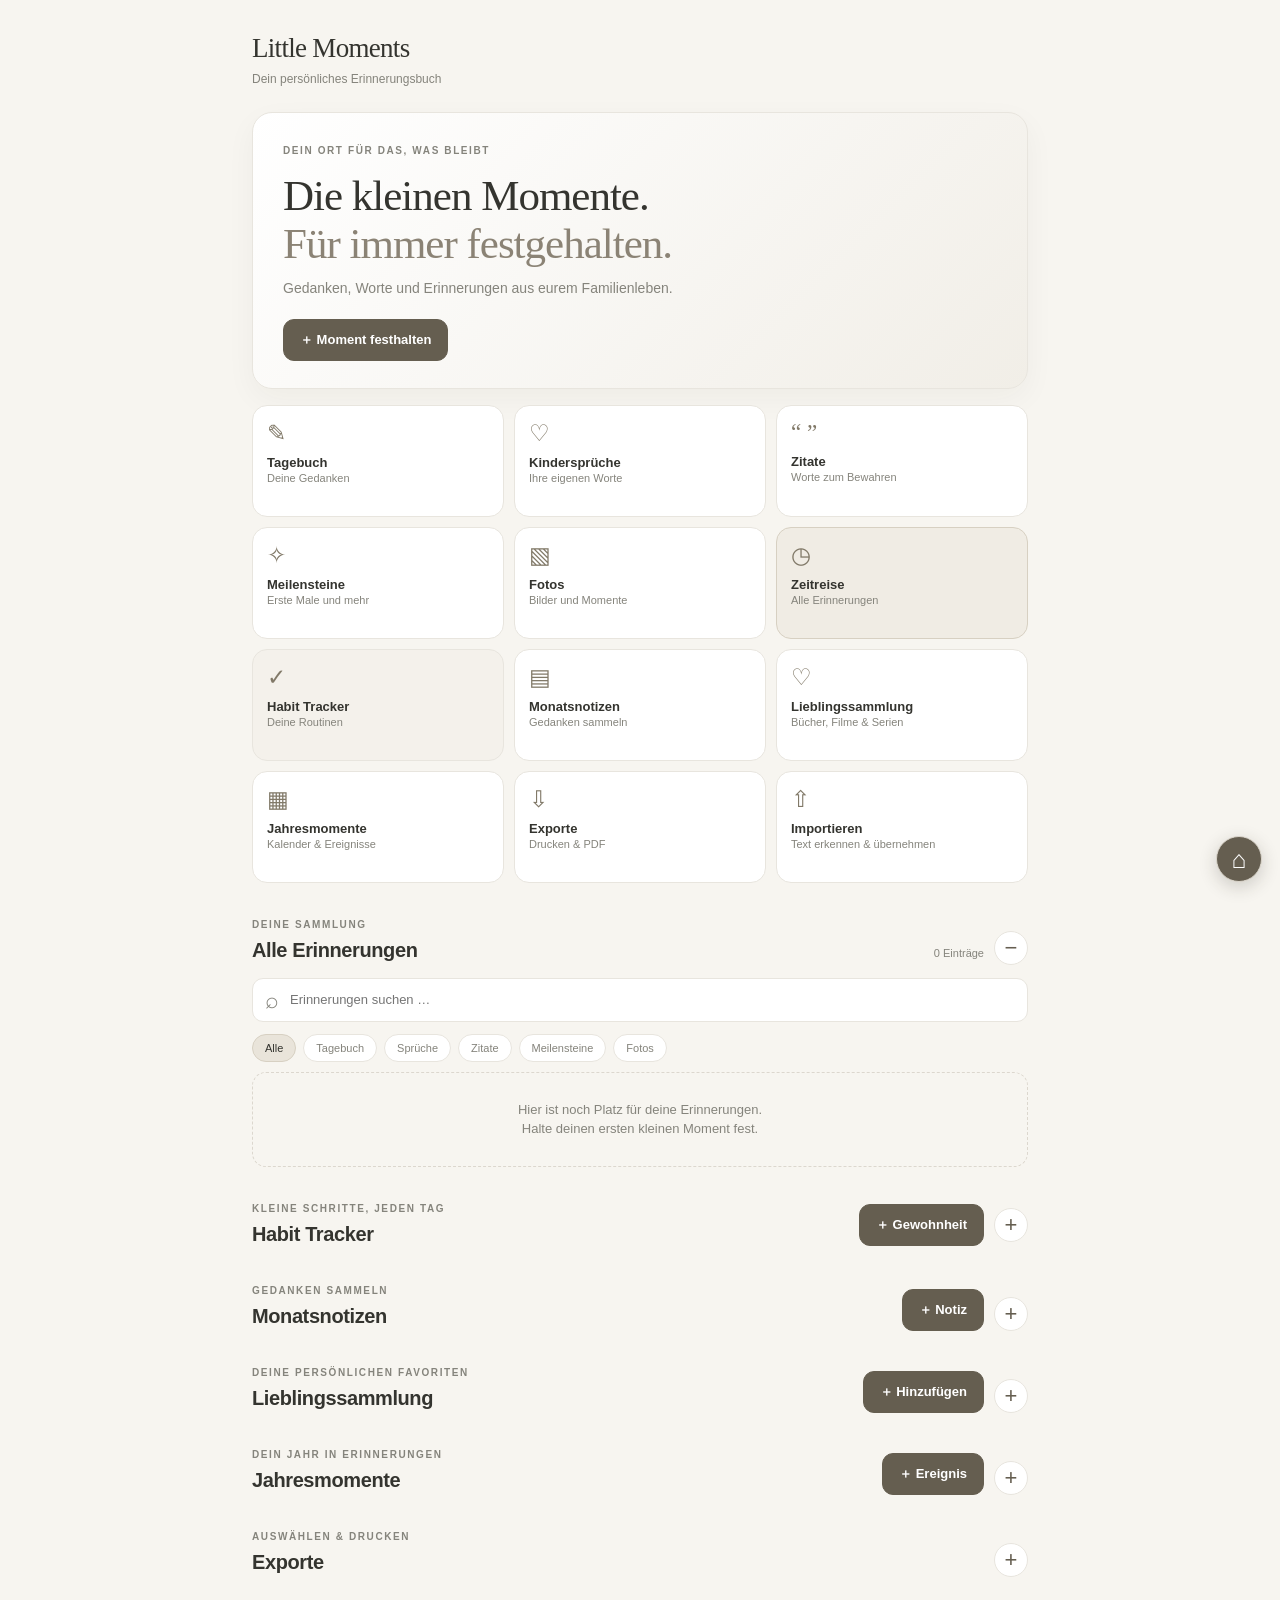
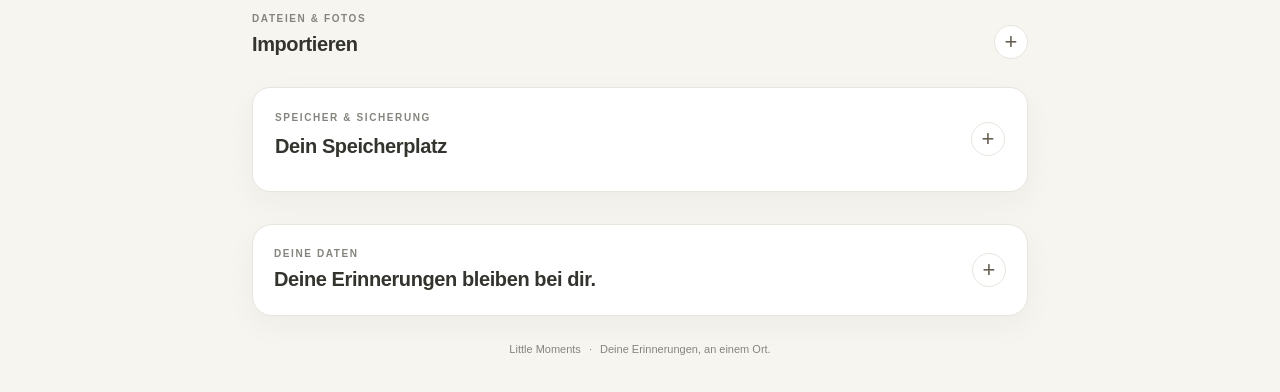
==== index.html @ 8e23fe00 "Add files via upload" ====
<!doctype html>
<html lang="de">
<head>
  <meta charset="utf-8">
  <meta name="viewport" content="width=device-width, initial-scale=1, viewport-fit=cover">
  <meta name="theme-color" content="#f7f5f0">
  <meta name="description" content="Dein privates Erinnerungsbuch.">
  <link rel="manifest" href="manifest.webmanifest">
  <link rel="icon" href="icon.svg" type="image/svg+xml">
  <link rel="stylesheet" href="styles.css">
  <title>Little Moments</title>
</head>
<body>
  <div class="app-shell">
    <header class="topbar">
      <div>
        <div class="brand">Little Moments</div>
        <div class="tagline">Dein persönliches Erinnerungsbuch</div>
      </div>
      <button id="installBtn" class="icon-button" hidden aria-label="App installieren" title="App installieren">↓</button>
    </header>

    <main>
      <section class="welcome panel">
        <div class="eyebrow">DEIN ORT FÜR DAS, WAS BLEIBT</div>
        <h1>Die kleinen Momente.<br><span>Für immer festgehalten.</span></h1>
        <p>Gedanken, Worte und Erinnerungen aus eurem Familienleben.</p>
        <button class="primary" id="quickAdd">＋ Moment festhalten</button>
      </section>

      <section class="category-grid" aria-label="Kategorien">
        <button class="category" data-category="Tagebuch"><span class="cat-icon">✎</span><b>Tagebuch</b><small>Deine Gedanken</small></button>
        <button class="category" data-category="Kindersprüche"><span class="cat-icon">♡</span><b>Kindersprüche</b><small>Ihre eigenen Worte</small></button>
        <button class="category" data-category="Zitate"><span class="cat-icon">“ ”</span><b>Zitate</b><small>Worte zum Bewahren</small></button>
        <button class="category" data-category="Meilensteine"><span class="cat-icon">✧</span><b>Meilensteine</b><small>Erste Male und mehr</small></button>
        <button class="category" data-category="Fotos"><span class="cat-icon">▧</span><b>Fotos</b><small>Bilder und Momente</small></button>
        <button class="category" data-category="Alle"><span class="cat-icon">◷</span><b>Zeitreise</b><small>Alle Erinnerungen</small></button>
        <button class="category" data-action="tracker"><span class="cat-icon">✓</span><b>Habit Tracker</b><small>Deine Routinen</small></button>
        <button class="category" data-action="monthly"><span class="cat-icon">▤</span><b>Monatsnotizen</b><small>Gedanken sammeln</small></button>
        <button class="category" data-action="favorites"><span class="cat-icon">♡</span><b>Lieblingssammlung</b><small>Bücher, Filme & Serien</small></button>
        <button class="category" data-action="year"><span class="cat-icon">▦</span><b>Jahresmomente</b><small>Kalender & Ereignisse</small></button>
        <button class="category" data-action="export"><span class="cat-icon">⇩</span><b>Exporte</b><small>Drucken & PDF</small></button>
        <button class="category" data-action="import"><span class="cat-icon">⇧</span><b>Importieren</b><small>Text erkennen & übernehmen</small></button>
      </section>

      <section class="memory-section" id="memorySection">
        <div class="section-heading">
          <div><div class="eyebrow">DEINE SAMMLUNG</div><h2 id="listHeading">Alle Erinnerungen</h2></div>
          <span class="count" id="entryCount">0 Einträge</span>
        </div>
        <label class="search-wrap"><span>⌕</span><input id="search" type="search" placeholder="Erinnerungen suchen …" autocomplete="off"></label>
        <div class="filter-row" id="filters">
          <button class="filter active" data-filter="Alle">Alle</button>
          <button class="filter" data-filter="Tagebuch">Tagebuch</button>
          <button class="filter" data-filter="Kindersprüche">Sprüche</button>
          <button class="filter" data-filter="Zitate">Zitate</button>
          <button class="filter" data-filter="Meilensteine">Meilensteine</button>
          <button class="filter" data-filter="Fotos">Fotos</button>
        </div>
        <div id="entries" class="entries"></div>
      </section>

      <section class="tracker-section" id="trackerSection">
        <div class="section-heading">
          <div><div class="eyebrow">KLEINE SCHRITTE, JEDEN TAG</div><h2>Habit Tracker</h2></div>
          <button class="primary" id="addHabitBtn">＋ Gewohnheit</button>
        </div>
        <div class="tracker-toolbar">
          <div><b id="trackerDayHeading">Ausgewählter Tag</b><div class="muted-small" id="todayLabel"></div></div><button class="secondary" id="trackerTodayBtn" type="button">Zu heute</button>
          <span class="count" id="habitProgress">0 / 0 erledigt</span>
        </div>
        <div id="habitList" class="habit-list"></div>
        <div class="habit-monthly-summary panel"><div class="habit-summary-heading"><h3>Monatsübersicht pro Gewohnheit</h3><span class="muted-small">Aktueller Kalendermonat</span></div><div id="habitMonthlySummary" class="habit-monthly-list"></div></div>
        <div class="calendar-panel panel">
          <div class="calendar-head"><button class="secondary small-btn" id="prevMonth" aria-label="Vorheriger Monat">‹</button><h3 id="monthTitle"></h3><button class="secondary small-btn" id="nextMonth" aria-label="Nächster Monat">›</button></div>
          <div class="calendar-grid" id="calendarGrid"></div>
          <div class="calendar-legend"><span><i class="legend-dot done-dot"></i>Mindestens eine Gewohnheit erledigt</span><span><i class="legend-dot full-dot"></i>Alle erledigt</span></div>
          <div class="day-details" id="dayDetails"></div>
        </div>
        <p class="privacy-note">Persönliche und familiäre Gewohnheiten · Fortschritt wird nur auf diesem Gerät gespeichert.</p>
      </section>

      <dialog id="habitEditor">
        <form id="habitForm" method="dialog">
          <div class="dialog-head"><div><div class="eyebrow">NEUE ROUTINE</div><h2>Gewohnheit hinzufügen</h2></div><button type="button" class="close" id="closeHabit">×</button></div>
          <label>Name der Gewohnheit<input id="habitName" maxlength="80" placeholder="Zum Beispiel gemeinsam lesen" required></label>
          <label>Bereich<select id="habitScope"><option value="Persönlich">Persönlich</option><option value="Familie">Familie</option></select></label>
          <label>Für wen? <span class="optional">(optional)</span><input id="habitPerson" maxlength="60" placeholder="Zum Beispiel Tiago, Luan oder alle"></label>
          <label>Rhythmus<select id="habitFrequency"><option value="Täglich">Täglich</option><option value="Wöchentlich">Wöchentlich</option></select></label>
          <div class="form-actions"><button type="button" class="secondary" id="cancelHabit">Abbrechen</button><button type="submit" class="primary">Speichern</button></div>
        </form>
      </dialog>

      <section class="monthly-section" id="monthlySection">
        <div class="section-heading"><div><div class="eyebrow">GEDANKEN SAMMELN</div><h2>Monatsnotizen</h2></div><button class="primary" id="addMonthlyNote">＋ Notiz</button></div>
        <div class="monthly-panel panel">
          <div class="calendar-head"><button class="secondary small-btn" id="monthlyPrev" aria-label="Vorheriger Monat">‹</button><h3 id="monthlyTitle"></h3><button class="secondary small-btn" id="monthlyNext" aria-label="Nächster Monat">›</button></div>
          <div class="person-tabs" id="monthlyPeople"><button class="person-tab active" data-person="Tiago">Tiago</button><button class="person-tab" data-person="Luan">Luan</button><button class="person-tab" data-person="Lira">Lira</button></div>
          <p class="monthly-hint" id="monthlyHint">Lose Gedanken, Beobachtungen und kleine Entwicklungen – alles darf hier Platz haben.</p>
          <div id="monthlyNotes" class="monthly-notes"></div>
        </div>
        <p class="privacy-note">Eine freie Notizsammlung pro Person und Monat. Du kannst jederzeit ergänzen, bearbeiten oder löschen.</p>
      </section>


      <section class="favorites-section" id="favoritesSection">
        <div class="section-heading"><div><div class="eyebrow">DEINE PERSÖNLICHEN FAVORITEN</div><h2>Lieblingssammlung</h2></div><button class="primary" id="addFavoriteBtn">＋ Hinzufügen</button></div>
        <div class="monthly-panel panel"><div class="filter-row" id="favoriteFilters"><button class="filter active" data-fav-filter="Alle">Alle</button><button class="filter" data-fav-filter="Buch">Bücher</button><button class="filter" data-fav-filter="Film">Filme</button><button class="filter" data-fav-filter="Serie">Serien</button><button class="filter" data-fav-filter="Sonstiges">Sonstiges</button></div><input id="favoriteSearch" class="wide-input" type="search" placeholder="Sammlung durchsuchen …"><div id="favoritesList" class="favorites-list"></div></div>
      </section>
      <section class="year-section" id="yearSection">
        <div class="section-heading"><div><div class="eyebrow">DEIN JAHR IN ERINNERUNGEN</div><h2>Jahresmomente</h2></div><button class="primary" id="addEventBtn">＋ Ereignis</button></div>
        <div class="monthly-panel panel"><div class="calendar-head"><button class="secondary small-btn" id="yearPrev">‹</button><h3 id="yearTitle"></h3><button class="secondary small-btn" id="yearNext">›</button></div><div id="yearCalendar" class="year-calendar"></div><div class="year-selection" id="yearSelection"></div><h3 class="year-events-title">Alle Ereignisse im Jahr</h3><div id="yearEvents" class="year-events"></div></div>
        <p class="privacy-note">Ereignisse können einen einzelnen Tag oder einen längeren Zeitraum umfassen. Vergangene Jahre bleiben erhalten.</p>
      </section>

      <section class="export-section" id="exportSection">
        <div class="section-heading"><div><div class="eyebrow">AUSWÄHLEN & DRUCKEN</div><h2>Exporte</h2></div></div>
        <div class="monthly-panel panel export-panel">
          <p class="monthly-hint">Wähle die Inhalte und den Zeitraum. Danach öffnet sich eine druckfertige Ansicht. Im Druckdialog kannst du auch „Als PDF speichern“ wählen.</p>
          <fieldset class="export-types"><legend>Welche Inhalte sollen enthalten sein?</legend>
            <label><input type="checkbox" name="exportType" value="Zitate" checked> Zitate</label>
            <label><input type="checkbox" name="exportType" value="Kindersprüche" checked> Kindersprüche</label>
            <label><input type="checkbox" name="exportType" value="Meilensteine" checked> Meilensteine</label>
            <label><input type="checkbox" name="exportType" value="Tagebuch" checked> Tagebucheinträge</label>
            <label><input type="checkbox" name="exportType" value="Monatsnotizen" checked> Monatsnotizen</label>
            <label><input type="checkbox" name="exportType" value="Jahresmomente" checked> Jahresmomente</label>
          </fieldset>
          <div class="export-filters">
            <label>Von <input id="exportFrom" type="date"></label>
            <label>Bis <input id="exportTo" type="date"></label>
            <label>Person <select id="exportPerson"><option value="Alle">Alle</option><option>Tiago</option><option>Luan</option><option>Lira</option></select></label>
          </div>
          <label class="export-photo-option"><input id="exportPhotos" type="checkbox" checked> Fotos in den Export aufnehmen</label>
          <button id="createPrintExport" class="primary">Druckansicht erstellen</button>
          <p class="privacy-note">Die Druckansicht wird aus den Daten auf diesem Gerät erstellt. Es wird nichts online hochgeladen.</p>
        </div>
      </section>


      <section class="import-section" id="importSection">
        <div class="section-heading"><div><div class="eyebrow">DATEIEN & FOTOS</div><h2>Importieren</h2></div></div>
        <div class="monthly-panel panel import-panel">
          <p class="monthly-hint">Wähle ein Foto, einen Screenshot, ein PDF-, Word- oder Textdokument. Der Text wird erkannt und kann vor dem Speichern bearbeitet und zugeordnet werden.</p>
          <label class="import-file-label">Datei auswählen
            <input id="memoryImportFile" type="file" accept="image/*,.pdf,.docx,.txt,.md,.rtf">
          </label>
          <p id="importStatus" class="import-status" aria-live="polite">Die Verarbeitung von Fotos und gescannten PDFs benötigt eine Internetverbindung für die OCR-Sprachdaten.</p>
          <div id="importPreview" class="import-preview" hidden>
            <label>Erkannter Text<textarea id="importText" rows="8" placeholder="Der erkannte Text erscheint hier …"></textarea></label>
            <div class="import-form-grid">
              <label>Kategorie
                <select id="importCategory">
                  <option>Tagebuch</option><option>Kindersprüche</option><option>Zitate</option><option>Meilensteine</option><option>Fotos</option>
                </select>
              </label>
              <label>Person
                <select id="importPerson">
                  <option value="">Keine Zuordnung</option><option>Tiago</option><option>Luan</option><option>Lira</option>
                </select>
              </label>
              <label>Titel <input id="importTitle" maxlength="100" placeholder="Titel der Erinnerung"></label>
              <label>Datum <input id="importDate" type="date"></label>
            </div>
            <label class="import-original-option"><input id="keepImportOriginal" type="checkbox" checked> Originalfoto bei der Erinnerung speichern (nur bei Bilddateien)</label>
            <div class="form-actions">
              <button type="button" class="secondary" id="clearImport">Verwerfen</button>
              <button type="button" class="primary" id="saveImportedMemory">Erinnerung speichern</button>
            </div>
          </div>
          <p class="privacy-note">Die Erkennung erfolgt im Browser mit Open-Source-Bibliotheken. Dateien werden nicht an einen KI-Dienst oder Server übertragen. Der erkannte Text kann Fehler enthalten – bitte vor dem Speichern prüfen.</p>
        </div>
      </section>

      <section class="storage-panel panel" id="storagePanel" aria-label="Speicherübersicht">
        <div class="eyebrow">SPEICHER & SICHERUNG</div>
        <h2>Dein Speicherplatz</h2>
        <p id="storageUsage" class="storage-usage">Speicherbelegung wird geprüft …</p>
        <div class="storage-meter"><div id="storageMeterFill"></div></div>
        <p id="lastBackupLabel" class="privacy-note">Noch kein Backup auf diesem Gerät vermerkt.</p>
      </section>

      <section class="backup-panel panel" id="backupPanel">
        <div class="backup-copy">
          <div class="eyebrow">DEINE DATEN</div>
          <h2>Deine Erinnerungen bleiben bei dir.</h2>
          <p>Die Einträge werden auf diesem Gerät gespeichert. Erstelle regelmäßig eine Backup-Datei und bewahre sie sicher auf.</p>
        </div>
        <div class="backup-actions">
          <button id="exportBtn" class="secondary">↓ Backup erstellen</button>
          <label class="secondary import-label">↑ Backup wiederherstellen<input id="importInput" type="file" accept="application/json,.json" hidden></label>
        </div>
        <p class="privacy-note">Beim Import werden nur Einträge mit bisher unbekannter ID ergänzt. Vorhandene Einträge bleiben unverändert. Privat auf diesem Gerät · Keine Cloud-Synchronisierung.</p>
      </section>
    </main>
    <footer>Little Moments <span>·</span> Deine Erinnerungen, an einem Ort.</footer>
  </div>


  <dialog id="favoriteEditor"><form id="favoriteForm" method="dialog"><div class="dialog-head"><div><div class="eyebrow">DEINE SAMMLUNG</div><h2 id="favoriteDialogTitle">Favorit hinzufügen</h2></div><button type="button" class="close" id="closeFavorite">×</button></div><input type="hidden" id="favoriteId"><label>Kategorie<select id="favoriteType"><option>Buch</option><option>Film</option><option>Serie</option><option>Sonstiges</option></select></label><label>Titel<input id="favoriteTitle" maxlength="120" required></label><label>Autor / Regie / Interpret <span class="optional">(optional)</span><input id="favoriteCreator" maxlength="100"></label><label>Jahr <span class="optional">(optional)</span><input id="favoriteYear" type="number" min="1800" max="2200"></label><label>Bewertung<select id="favoriteRating"><option value="">Keine Bewertung</option><option value="5">★★★★★</option><option value="4">★★★★☆</option><option value="3">★★★☆☆</option><option value="2">★★☆☆☆</option><option value="1">★☆☆☆☆</option></select></label><label>Status<select id="favoriteStatus"><option>Favorit</option><option>Auf meiner Liste</option><option>Gerade dabei</option><option>Abgeschlossen</option></select></label><label>Notiz <span class="optional">(optional)</span><textarea id="favoriteNote" rows="4" maxlength="2000"></textarea></label><div class="form-actions"><button type="button" class="secondary" id="cancelFavorite">Abbrechen</button><button type="submit" class="primary">Speichern</button></div></form></dialog>
  <dialog id="eventEditor"><form id="eventForm" method="dialog"><div class="dialog-head"><div><div class="eyebrow">JAHRESMOMENT</div><h2 id="eventDialogTitle">Ereignis hinzufügen</h2></div><button type="button" class="close" id="closeEvent">×</button></div><input type="hidden" id="eventId"><label>Titel<input id="eventTitle" maxlength="120" placeholder="Zum Beispiel Sommerurlaub" required></label><label>Kategorie<select id="eventCategory"><option>Urlaub</option><option>Familie</option><option>Geburtstag</option><option>Reise</option><option>Besonderer Moment</option><option>Sonstiges</option></select></label><label>Von <input id="eventStart" type="date" required></label><label>Bis <input id="eventEnd" type="date" required></label><label>Mit wem? <span class="optional">(optional)</span><input id="eventPeople" maxlength="120"></label><label>Beschreibung / Erinnerung <textarea id="eventDescription" rows="5" maxlength="4000"></textarea></label><div class="form-actions"><button type="button" class="secondary" id="cancelEvent">Abbrechen</button><button type="submit" class="primary">Speichern</button></div></form></dialog>

  <dialog id="monthlyEditor">
    <form id="monthlyForm" method="dialog">
      <div class="dialog-head"><div><div class="eyebrow">MONATSNOTIZ</div><h2 id="monthlyDialogTitle">Notiz festhalten</h2></div><button type="button" class="close" id="closeMonthly">×</button></div>
      <input type="hidden" id="monthlyNoteId">
      <label>Für wen?<select id="monthlyNotePerson"><option>Tiago</option><option>Luan</option><option>Lira</option></select></label>
      <label>Notiz<textarea id="monthlyNoteText" rows="7" maxlength="5000" placeholder="Ein Gedanke, eine Beobachtung, etwas Lustiges oder etwas, das du nicht vergessen möchtest …" required></textarea></label>
      <div class="form-actions"><button type="button" class="secondary" id="cancelMonthly">Abbrechen</button><button type="submit" class="primary">Speichern</button></div>
    </form>
  </dialog>

  <dialog id="editor">
    <form id="entryForm" method="dialog">
      <div class="dialog-head"><div><div class="eyebrow">NEUE ERINNERUNG</div><h2 id="dialogTitle">Einen Moment festhalten</h2></div><button type="button" class="close" id="closeDialog" aria-label="Schließen">×</button></div>
      <input type="hidden" id="entryId">
      <label>Kategorie<select id="category" required><option>Tagebuch</option><option>Kindersprüche</option><option>Zitate</option><option>Meilensteine</option><option>Fotos</option></select></label>
      <label>Titel<input id="title" maxlength="100" placeholder="Ein besonderer Moment …" required></label>
      <label>Datum<input id="date" type="date" required></label>
      <label>Erinnerung<textarea id="body" rows="5" placeholder="Was möchtest du festhalten?"></textarea></label>
      <label id="personLabel">Wer hat es gesagt / Für wen? <span class="optional">(optional)</span><input id="person" maxlength="60" placeholder="Zum Beispiel Tiago oder Luan"></label>
      <label>Foto <span class="optional">(optional, wird nur auf diesem Gerät gespeichert)</span><input id="photo" type="file" accept="image/*"></label>
      <div id="photoPreview" class="photo-preview"></div>
      <div class="form-actions"><button type="button" class="secondary" id="cancelBtn">Abbrechen</button><button type="submit" class="primary">Speichern</button></div>
      <p class="tiny-note">Tipp: Fotos vergrößern die Backup-Datei. Sichere sie deshalb regelmäßig.</p>
    </form>
  </dialog>
  <button id="homeButton" class="home-button" type="button" aria-label="Zur Startseite" title="Zur Startseite">⌂</button>
  <div id="toast" role="status" aria-live="polite"></div>
  <script src="app.js"></script>
</body>
</html>
---- styles.css ----
:root{--bg:#f7f5f0;--paper:#fff;--sand:#eee9df;--sand2:#e5ded1;--ink:#34342f;--muted:#85847c;--line:#e8e5de;--accent:#807765;--accent-dark:#655e50;--shadow:0 10px 30px rgba(45,40,30,.045)}
*{box-sizing:border-box}body{margin:0;background:var(--bg);color:var(--ink);font-family:Inter,-apple-system,BlinkMacSystemFont,"Segoe UI",sans-serif;line-height:1.5}.app-shell{max-width:820px;margin:auto;padding:24px 22px 30px}.topbar{display:flex;align-items:center;justify-content:space-between;margin:4px 0 24px}.brand{font-family:Georgia,serif;font-size:27px;letter-spacing:-.7px}.tagline{font-size:12px;color:var(--muted);margin-top:1px}.icon-button{border:1px solid var(--line);background:white;border-radius:50%;width:40px;height:40px;font-size:19px;color:var(--ink)}.panel{background:var(--paper);border:1px solid var(--line);border-radius:20px;box-shadow:var(--shadow)}.welcome{padding:30px 30px 27px;background:linear-gradient(135deg,#fff 0%,#f1eee7 100%)}.eyebrow{font-size:10px;letter-spacing:1.6px;color:var(--muted);font-weight:700}.welcome h1{font-family:Georgia,serif;font-weight:400;font-size:clamp(29px,6vw,43px);line-height:1.12;letter-spacing:-1px;margin:14px 0 10px}.welcome h1 span{color:#8b8375}.welcome p{font-size:14px;color:var(--muted);margin:0 0 20px}.primary,.secondary{border-radius:11px;padding:11px 16px;font-size:13px;font-weight:650;cursor:pointer}.primary{border:1px solid var(--accent-dark);background:var(--accent-dark);color:white}.primary:hover{background:#514b40}.secondary{border:1px solid #d9d4ca;background:#fff;color:var(--ink)}.category-grid{display:grid;grid-template-columns:repeat(3,1fr);gap:10px;margin:16px 0 34px}.category{min-height:112px;text-align:left;padding:14px;border:1px solid var(--line);border-radius:15px;background:var(--paper);color:var(--ink);cursor:pointer;display:flex;flex-direction:column;align-items:flex-start}.category:hover,.category.selected{background:#f0ece4;border-color:#d7d0c2}.cat-icon{font-family:Georgia,serif;font-size:23px;color:#817968;margin-bottom:8px}.category b{font-size:13px;font-weight:650}.category small{font-size:11px;color:var(--muted);margin-top:2px}.section-heading{display:flex;align-items:end;justify-content:space-between;margin-bottom:13px}.section-heading h2,.backup-copy h2{font-size:20px;font-weight:600;letter-spacing:-.4px;margin:3px 0 0}.count{font-size:11px;color:var(--muted);padding-bottom:3px}.search-wrap{height:44px;display:flex;align-items:center;gap:9px;border:1px solid var(--line);border-radius:11px;background:#fff;padding:0 12px}.search-wrap span{font-size:23px;color:var(--muted)}.search-wrap input{border:0;outline:0;background:transparent;width:100%;font:inherit;font-size:13px;color:var(--ink)}.filter-row{display:flex;gap:7px;overflow:auto;padding:12px 0 10px;scrollbar-width:none}.filter{white-space:nowrap;border:1px solid var(--line);background:white;border-radius:30px;padding:7px 12px;font-size:11px;color:var(--muted)}.filter.active{background:#e9e4da;border-color:#d7d0c2;color:var(--ink)}.entries{display:grid;gap:9px}.entry{background:#fff;border:1px solid var(--line);border-radius:14px;padding:15px 16px;display:grid;grid-template-columns:1fr auto;gap:8px}.entry-top{display:flex;gap:8px;align-items:center;flex-wrap:wrap;color:var(--muted);font-size:10px}.tag{background:#f0ede7;border-radius:20px;padding:3px 8px;color:#716a5d}.entry h3{font-size:15px;font-weight:650;margin:7px 0 3px}.entry p{white-space:pre-wrap;overflow-wrap:anywhere;font-size:13px;color:#77766f;margin:0}.entry-person{font-size:11px;color:#928a7d;margin-top:8px}.entry-photo{width:100%;max-height:240px;object-fit:cover;border-radius:9px;margin-top:10px}.entry-tools{display:flex;gap:5px}.entry-tools button{border:0;background:transparent;color:var(--muted);font-size:17px;padding:2px 5px;cursor:pointer;align-self:start}.empty{padding:27px 16px;text-align:center;border:1px dashed #dcd7ce;border-radius:14px;color:var(--muted);font-size:13px}.backup-panel{margin-top:32px;padding:21px}.backup-copy p{font-size:12px;color:var(--muted);max-width:560px;margin:7px 0 15px}.backup-actions{display:flex;gap:8px;flex-wrap:wrap}.import-label{display:inline-flex;align-items:center;cursor:pointer}.privacy-note,.tiny-note{font-size:10px;color:var(--muted);margin:13px 0 0}.tiny-note{margin-top:10px}footer{text-align:center;color:var(--muted);font-size:11px;padding:25px 0 5px}footer span{padding:0 5px}dialog{width:min(540px,calc(100% - 24px));max-height:90dvh;border:1px solid var(--line);border-radius:18px;padding:0;background:var(--bg);color:var(--ink);box-shadow:0 20px 80px #0003}dialog::backdrop{background:#24231f66;backdrop-filter:blur(2px)}#entryForm{padding:22px;overflow:auto}.dialog-head{display:flex;justify-content:space-between;align-items:start;margin-bottom:18px}.dialog-head h2{font-family:Georgia,serif;font-size:24px;font-weight:400;margin:4px 0}.close{border:0;background:transparent;font-size:27px;color:var(--muted);cursor:pointer}#entryForm label{display:block;font-size:12px;font-weight:600;margin:13px 0;color:#5f5c54}#entryForm input:not([type=file]),#entryForm select,#entryForm textarea{display:block;width:100%;margin-top:6px;padding:11px 12px;border:1px solid #e2ded5;border-radius:10px;background:white;color:var(--ink);font:inherit;font-size:13px}#entryForm textarea{resize:vertical}#entryForm input[type=file]{display:block;width:100%;margin-top:7px;font-size:12px}.optional{font-weight:400;color:var(--muted)}.form-actions{display:flex;justify-content:flex-end;gap:8px;margin-top:19px}.photo-preview img{max-width:100%;max-height:170px;border-radius:10px}#toast{position:fixed;bottom:20px;left:50%;transform:translate(-50%,20px);background:#34342f;color:white;padding:10px 15px;border-radius:30px;font-size:12px;opacity:0;pointer-events:none;transition:.2s;z-index:10}#toast.show{opacity:1;transform:translate(-50%,0)}
@media(max-width:480px){.app-shell{padding:18px 15px 25px}.welcome{padding:24px 21px}.category-grid{grid-template-columns:repeat(2,1fr);gap:8px}.category{min-height:103px;padding:12px}.backup-panel{padding:17px}.backup-actions>*{flex:1;justify-content:center}.brand{font-size:25px}}

/* Habit tracker */
.tracker-section{margin:34px 0 0;scroll-margin-top:16px}.tracker-toolbar{display:flex;align-items:center;justify-content:space-between;background:#fff;border:1px solid var(--line);border-radius:13px;padding:14px 15px;margin-bottom:10px}.muted-small{font-size:11px;color:var(--muted);margin-top:2px}.habit-list{display:grid;gap:8px}.habit-card{display:flex;align-items:center;gap:11px;background:#fff;border:1px solid var(--line);border-radius:13px;padding:12px 14px}.habit-check{width:22px;height:22px;accent-color:#77705f;flex:0 0 auto}.habit-main{min-width:0;flex:1}.habit-name{font-size:13px;font-weight:650}.habit-meta{font-size:10px;color:var(--muted);margin-top:2px}.habit-delete{border:0;background:transparent;color:var(--muted);font-size:18px;padding:5px}.calendar-panel{margin-top:17px;padding:16px}.calendar-head{display:flex;align-items:center;justify-content:space-between;margin-bottom:13px}.calendar-head h3{font-size:15px;margin:0;font-weight:600}.small-btn{padding:5px 11px;font-size:18px;line-height:1}.calendar-grid{display:grid;grid-template-columns:repeat(7,minmax(0,1fr));gap:5px}.calendar-cell{min-height:38px;border:1px solid transparent;border-radius:9px;display:flex;align-items:center;justify-content:center;font-size:11px;color:var(--ink);background:#f6f4ef;position:relative}.calendar-cell.weekday{min-height:22px;background:transparent;color:var(--muted);font-size:10px}.calendar-cell.has-done{background:#e1eadf}.calendar-cell.all-done{background:#c9ddca;border-color:#b7cdb8}.calendar-cell.selected{outline:2px solid #827966;outline-offset:1px}.calendar-cell.today{font-weight:800}.calendar-legend{display:flex;gap:12px;flex-wrap:wrap;margin:12px 0;font-size:10px;color:var(--muted)}.calendar-legend span{display:flex;align-items:center;gap:5px}.legend-dot{width:8px;height:8px;border-radius:50%;display:inline-block}.done-dot{background:#e1eadf}.full-dot{background:#b7d0b8}.day-details{border-top:1px solid var(--line);padding-top:10px;font-size:12px}.day-details h4{font-size:12px;margin:0 0 8px}.day-status{display:flex;justify-content:space-between;padding:5px 0;color:#666}.day-status strong{font-weight:600}.empty-habits{padding:18px;border:1px dashed #dcd7ce;border-radius:12px;color:var(--muted);font-size:12px;text-align:center}.tracker-section .section-heading{align-items:center}.category[data-action="tracker"]{background:#f4f1eb}
@media(max-width:480px){.calendar-panel{padding:12px}.calendar-grid{gap:3px}.calendar-cell{min-height:35px}.calendar-legend{gap:8px}}

/* Monthly notes */
.monthly-section{margin:34px 0 0;scroll-margin-top:16px}.monthly-panel{padding:17px}.person-tabs{display:flex;gap:8px;margin:6px 0 12px}.person-tab{flex:1;border:1px solid var(--line);border-radius:10px;background:#fff;padding:10px;color:var(--muted);font-size:13px;font-weight:650}.person-tab.active{background:#e9e4da;border-color:#d7d0c2;color:var(--ink)}.monthly-hint{font-size:11px;color:var(--muted);margin:0 0 13px}.monthly-notes{display:grid;gap:9px}.monthly-note{background:#faf9f6;border:1px solid var(--line);border-radius:13px;padding:13px 14px}.monthly-note-top{display:flex;justify-content:space-between;align-items:center;color:var(--muted);font-size:10px}.monthly-note-top button{border:0;background:transparent;color:var(--muted);font-size:17px;padding:2px 6px}.monthly-note p{font-size:13px;line-height:1.65;white-space:normal;overflow-wrap:anywhere;margin:7px 0 0}.empty-monthly{padding:24px 14px;text-align:center;border:1px dashed #dcd7ce;border-radius:13px;color:var(--muted);font-size:12px;line-height:1.7}#monthlyForm{padding:22px;overflow:auto}#monthlyForm label{display:block;font-size:12px;font-weight:600;margin:13px 0;color:#5f5c54}#monthlyForm select,#monthlyForm textarea{display:block;width:100%;margin-top:6px;padding:11px 12px;border:1px solid #e2ded5;border-radius:10px;background:white;color:var(--ink);font:inherit;font-size:13px}#monthlyForm textarea{resize:vertical;line-height:1.6}


.storage-panel{margin:28px 0 14px;padding:22px;border:1px solid var(--line);border-radius:var(--radius,18px);background:var(--panel,#fff)}
.storage-panel h2{margin:6px 0 8px;font-size:1.25rem}
.storage-usage{font-size:.92rem;color:var(--ink);margin:8px 0}
.storage-meter{height:9px;border-radius:99px;background:var(--line);overflow:hidden;margin:12px 0}
.storage-meter #storageMeterFill{height:100%;width:0;background:var(--accent);border-radius:99px;transition:width .25s ease}

/* Favorites and annual memories */
.favorites-section,.year-section{margin:34px 0 0;scroll-margin-top:16px}.wide-input{width:100%;padding:11px 12px;border:1px solid var(--line);border-radius:10px;background:#fff;font:inherit;font-size:13px;margin:0 0 12px}.favorites-list,.year-events{display:grid;gap:9px}.favorite-card,.year-event{position:relative;background:#faf9f6;border:1px solid var(--line);border-radius:13px;padding:14px 15px}.favorite-kind{font-size:10px;color:var(--muted);text-transform:uppercase;letter-spacing:.7px}.favorite-card h3,.year-event h3{font-size:15px;margin:5px 60px 2px 0}.favorite-creator,.favorite-meta{font-size:11px;color:var(--muted)}.favorite-card p,.year-event p{font-size:12px;white-space:pre-wrap;margin:8px 0 0;color:#68675f}.favorite-tools{position:absolute;right:9px;top:8px;display:flex;gap:3px}.favorite-tools button{border:0;background:transparent;color:var(--muted);font-size:17px;padding:3px 5px}.year-calendar{display:grid;grid-template-columns:repeat(3,minmax(0,1fr));gap:12px}.year-month{border:1px solid var(--line);border-radius:11px;padding:9px;background:#fff;min-width:0}.year-month h4{font-size:12px;text-transform:capitalize;margin:0 0 7px}.year-month-grid{display:grid;grid-template-columns:repeat(7,minmax(0,1fr));gap:2px}.year-weekday{font-size:8px;color:var(--muted);text-align:center}.year-day{border:0;border-radius:5px;background:transparent;color:var(--ink);font-size:9px;min-width:0;padding:4px 0}.year-day.has-event{background:#e6e1d6;font-weight:750}.year-day.selected{outline:1.5px solid var(--accent-dark)}.year-selection{margin:16px 0;padding:12px;border:1px solid var(--line);border-radius:12px;background:#fff}.year-selection h4{font-size:12px;margin:0 0 7px}.year-selection-item{display:flex;justify-content:space-between;align-items:center;gap:8px;font-size:12px;padding:5px 0}.year-selection-item small{display:block;color:var(--muted);font-size:10px}.year-selection-item button{border:0;background:transparent;color:var(--accent-dark);font-size:11px}.year-events-title{font-size:14px;margin:18px 0 9px}.tracker-toolbar{gap:10px}.tracker-toolbar>div{min-width:0;flex:1}#trackerTodayBtn{font-size:11px;padding:7px 10px;white-space:nowrap}
#favoriteForm,#eventForm{padding:22px;overflow:auto}#favoriteForm label,#eventForm label{display:block;font-size:12px;font-weight:600;margin:13px 0;color:#5f5c54}#favoriteForm input,#favoriteForm select,#favoriteForm textarea,#eventForm input,#eventForm select,#eventForm textarea{display:block;width:100%;margin-top:6px;padding:11px 12px;border:1px solid #e2ded5;border-radius:10px;background:white;color:var(--ink);font:inherit;font-size:13px}#favoriteForm textarea,#eventForm textarea{resize:vertical}
@media(max-width:560px){.year-calendar{grid-template-columns:repeat(2,minmax(0,1fr));gap:8px}.year-month{padding:7px}.year-day{font-size:8px;padding:3px 0}}

/* Collapsible sections and home shortcut */
.section-heading{gap:10px}.section-heading>div:first-child{min-width:0;flex:1}.section-toggle{flex:0 0 34px;width:34px;height:34px;border:1px solid var(--line);border-radius:50%;background:#fff;color:var(--accent-dark);font-size:22px;line-height:1;cursor:pointer}.collapsible-heading{align-items:center}.section-body[hidden]{display:none}.storage-panel>.section-heading,.backup-panel>.section-heading{margin-bottom:0}.storage-panel .section-body,.backup-panel .section-body{margin-top:10px}.home-button{position:fixed;right:18px;bottom:18px;z-index:20;width:46px;height:46px;border:1px solid #d9d4ca;border-radius:50%;background:var(--accent-dark);color:#fff;font-size:25px;line-height:1;box-shadow:0 5px 18px rgba(45,40,30,.2);cursor:pointer}.home-button:focus-visible,.section-toggle:focus-visible{outline:3px solid #aaa18f;outline-offset:3px}
/* Year overview: month cards instead of individual dates */
.year-calendar{display:grid;grid-template-columns:repeat(3,minmax(0,1fr));gap:10px}.year-month{display:flex;flex-direction:column;align-items:flex-start;gap:5px;width:100%;min-height:94px;text-align:left;border:1px solid var(--line);border-radius:12px;padding:12px;background:#fff;color:var(--ink);cursor:pointer}.year-month.selected{border-color:var(--accent);background:#f0ece4;outline:1px solid var(--accent)}.year-month-name{font-size:14px;font-weight:650;text-transform:capitalize}.year-month-count{font-size:11px;color:var(--accent-dark)}.year-month-preview{font-size:10px;color:var(--muted);line-height:1.35}.year-selection-item{align-items:flex-start}.year-selection-item strong{font-size:12px}.search-year-event{border-color:#d8d1c4;background:#faf9f6}
@media(max-width:560px){.year-calendar{grid-template-columns:repeat(2,minmax(0,1fr));gap:8px}.year-month{min-height:88px;padding:10px}.home-button{right:14px;bottom:14px}}

/* Monthly habit overview */
.habit-monthly-summary{margin-top:14px;padding:15px}
.habit-summary-heading{display:flex;align-items:baseline;justify-content:space-between;gap:10px;margin-bottom:12px}
.habit-summary-heading h3{font-size:14px;margin:0;font-weight:650}
.habit-monthly-list{display:grid;gap:12px}
.habit-month-card{border:1px solid var(--line);border-radius:12px;padding:12px;background:#fff}
.habit-month-top{display:flex;justify-content:space-between;align-items:center;gap:10px;font-size:12px;margin-bottom:10px}
.habit-month-top span{font-size:11px;color:var(--muted);white-space:nowrap}
.habit-month-top b{font-size:15px;color:var(--ink)}
.habit-month-days{display:grid;grid-template-columns:repeat(7,minmax(0,1fr));gap:4px}
.habit-month-day{display:flex;align-items:center;justify-content:center;min-height:25px;border-radius:6px;background:#f5f3ee;color:#9a958b;font-size:10px}
.habit-month-day.done{background:#dce9dc;color:#365b3a;font-weight:700}
.habit-month-dates{font-size:10px;color:var(--muted);margin-top:9px;line-height:1.5}

/* Export section and global search results */
.export-section{margin:34px 0 0;scroll-margin-top:16px}.export-panel{display:grid;gap:14px}.export-types{border:1px solid var(--line);border-radius:12px;padding:12px;display:grid;grid-template-columns:repeat(2,minmax(0,1fr));gap:10px}.export-types legend{font-size:12px;font-weight:700;padding:0 5px}.export-types label,.export-photo-option{display:flex;align-items:center;gap:8px;font-size:12px}.export-types input,.export-photo-option input{accent-color:var(--accent-dark)}.export-filters{display:grid;grid-template-columns:repeat(3,minmax(0,1fr));gap:10px}.export-filters label{display:grid;gap:5px;font-size:11px;color:var(--muted)}.export-filters input,.export-filters select{width:100%;min-width:0;padding:9px;border:1px solid var(--line);border-radius:9px;background:#fff;color:var(--ink);font:inherit;font-size:12px}.search-extra{background:#fbfaf7}.search-extra p{white-space:pre-wrap}@media(max-width:480px){.export-filters{grid-template-columns:1fr}.export-types{grid-template-columns:1fr}}


/* Datei-Import */
.import-section{margin:34px 0 0;scroll-margin-top:16px}
.import-panel{display:grid;gap:13px}
.import-file-label{display:flex;align-items:center;justify-content:center;min-height:54px;border:1px dashed #cfc8bb;border-radius:12px;background:#faf9f6;padding:14px;font-size:13px;font-weight:650;cursor:pointer}
.import-file-label input{display:block;max-width:100%;margin-left:12px;font:inherit;font-size:11px}
.import-status{font-size:12px;color:var(--muted);margin:0;overflow-wrap:anywhere}
.import-preview{border-top:1px solid var(--line);padding-top:14px;display:grid;gap:12px}
.import-preview[hidden]{display:none}
.import-preview label{display:grid;gap:6px;font-size:12px;font-weight:600;color:#5f5c54}
.import-preview textarea,.import-preview input:not([type=checkbox]),.import-preview select{width:100%;min-width:0;padding:11px 12px;border:1px solid #e2ded5;border-radius:10px;background:white;color:var(--ink);font:inherit;font-size:13px}
.import-preview textarea{resize:vertical;line-height:1.6}
.import-form-grid{display:grid;grid-template-columns:repeat(2,minmax(0,1fr));gap:11px}
.import-original-option{display:flex!important;align-items:center;gap:8px}
.import-original-option input{accent-color:var(--accent-dark)}
@media(max-width:480px){.import-form-grid{grid-template-columns:1fr}.import-file-label{align-items:flex-start;flex-direction:column;gap:9px}.import-file-label input{margin-left:0}}
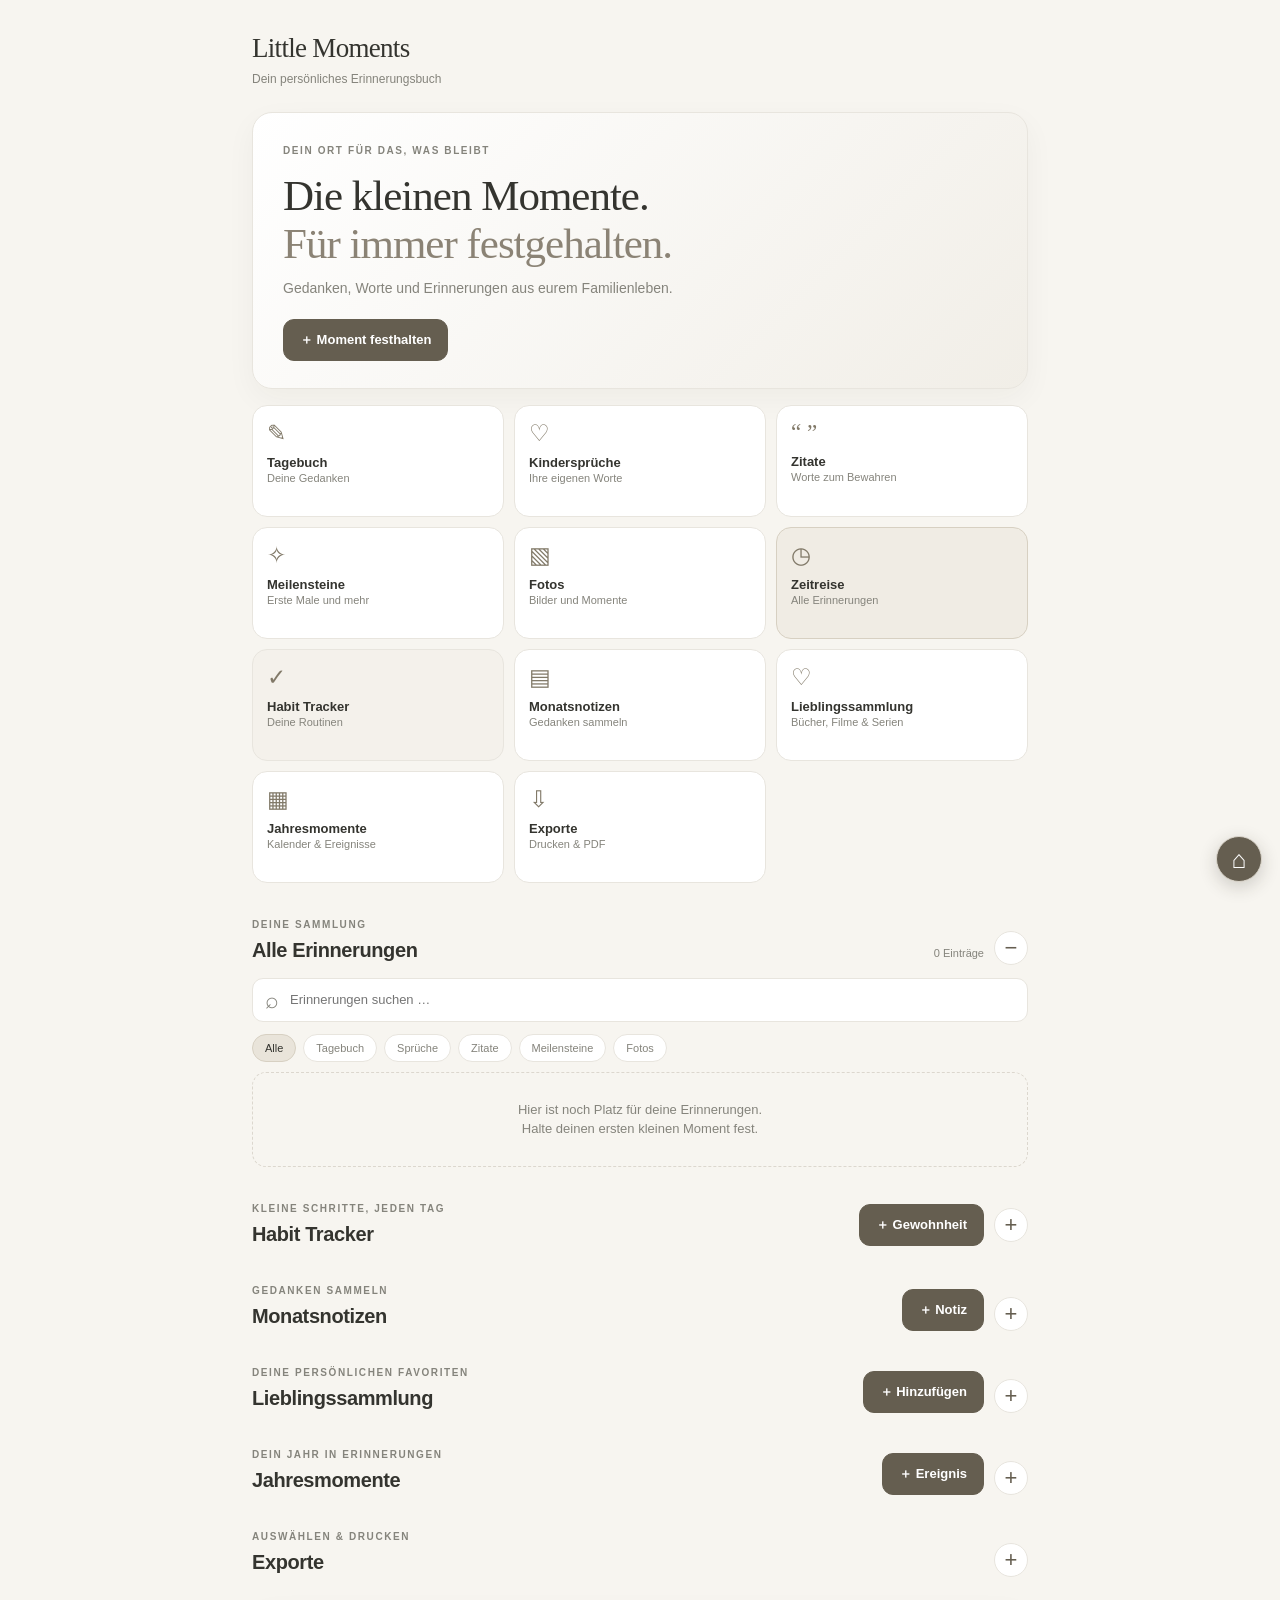
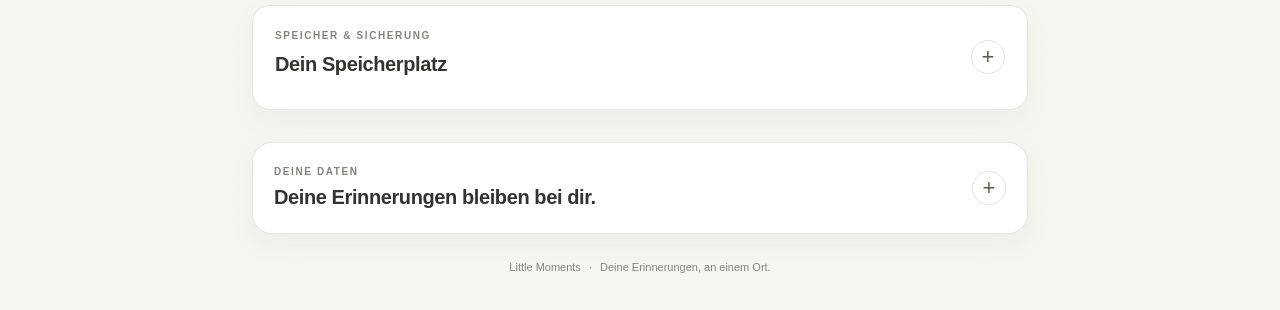
==== commit 07223055: "Add files via upload" ====
--- a/index.html
+++ b/index.html
@@ -40,7 +40,6 @@
         <button class="category" data-action="favorites"><span class="cat-icon">♡</span><b>Lieblingssammlung</b><small>Bücher, Filme & Serien</small></button>
         <button class="category" data-action="year"><span class="cat-icon">▦</span><b>Jahresmomente</b><small>Kalender & Ereignisse</small></button>
         <button class="category" data-action="export"><span class="cat-icon">⇩</span><b>Exporte</b><small>Drucken & PDF</small></button>
-        <button class="category" data-action="import"><span class="cat-icon">⇧</span><b>Importieren</b><small>Text erkennen & übernehmen</small></button>
       </section>
 
       <section class="memory-section" id="memorySection">
@@ -56,6 +55,11 @@
           <button class="filter" data-filter="Zitate">Zitate</button>
           <button class="filter" data-filter="Meilensteine">Meilensteine</button>
           <button class="filter" data-filter="Fotos">Fotos</button>
+        </div>
+        <div id="diaryCalendarWrap" class="diary-calendar panel" hidden>
+          <div class="calendar-head"><button class="secondary small-btn" id="diaryPrevMonth" type="button" aria-label="Vorheriger Monat">‹</button><h3 id="diaryMonthTitle"></h3><button class="secondary small-btn" id="diaryNextMonth" type="button" aria-label="Nächster Monat">›</button></div>
+          <div class="calendar-grid" id="diaryCalendarGrid"></div>
+          <div class="diary-calendar-footer"><span id="diarySelectedLabel">Alle Tagebucheinträge</span><button class="text-button" id="diaryClearDate" type="button" hidden>Filter zurücksetzen</button></div>
         </div>
         <div id="entries" class="entries"></div>
       </section>
@@ -105,7 +109,9 @@
 
       <section class="favorites-section" id="favoritesSection">
         <div class="section-heading"><div><div class="eyebrow">DEINE PERSÖNLICHEN FAVORITEN</div><h2>Lieblingssammlung</h2></div><button class="primary" id="addFavoriteBtn">＋ Hinzufügen</button></div>
-        <div class="monthly-panel panel"><div class="filter-row" id="favoriteFilters"><button class="filter active" data-fav-filter="Alle">Alle</button><button class="filter" data-fav-filter="Buch">Bücher</button><button class="filter" data-fav-filter="Film">Filme</button><button class="filter" data-fav-filter="Serie">Serien</button><button class="filter" data-fav-filter="Sonstiges">Sonstiges</button></div><input id="favoriteSearch" class="wide-input" type="search" placeholder="Sammlung durchsuchen …"><div id="favoritesList" class="favorites-list"></div></div>
+        <div class="monthly-panel panel"><div class="filter-row" id="favoriteFilters"><button class="filter active" data-fav-filter="Alle">Alle</button><button class="filter" data-fav-filter="Buch">Bücher</button><button class="filter" data-fav-filter="Film">Filme</button><button class="filter" data-fav-filter="Serie">Serien</button><button class="filter" data-fav-filter="Sonstiges">Sonstiges</button></div><div class="favorite-filter-label">Status</div><div class="filter-row" id="favoriteStatusFilters"><button class="filter active" data-fav-status="Alle">Alle</button><button class="filter" data-fav-status="Noch lesen/sehen">Noch lesen/sehen</button><button class="filter" data-fav-status="Gerade dabei">Gerade dabei</button><button class="filter" data-fav-status="Abgeschlossen">Gelesen / gesehen</button><button class="filter" data-fav-status="Favorit">Favoriten</button></div>
+          <label class="favorite-year-label">Jahr <select id="favoriteYearFilter" class="favorite-year-select"><option value="Alle">Alle Jahre</option></select></label>
+          <input id="favoriteSearch" class="wide-input" type="search" placeholder="Sammlung durchsuchen …"><div id="favoritesList" class="favorites-list"></div></div>
       </section>
       <section class="year-section" id="yearSection">
         <div class="section-heading"><div><div class="eyebrow">DEIN JAHR IN ERINNERUNGEN</div><h2>Jahresmomente</h2></div><button class="primary" id="addEventBtn">＋ Ereignis</button></div>
@@ -136,41 +142,6 @@
         </div>
       </section>
 
-
-      <section class="import-section" id="importSection">
-        <div class="section-heading"><div><div class="eyebrow">DATEIEN & FOTOS</div><h2>Importieren</h2></div></div>
-        <div class="monthly-panel panel import-panel">
-          <p class="monthly-hint">Wähle ein Foto, einen Screenshot, ein PDF-, Word- oder Textdokument. Der Text wird erkannt und kann vor dem Speichern bearbeitet und zugeordnet werden.</p>
-          <label class="import-file-label">Datei auswählen
-            <input id="memoryImportFile" type="file" accept="image/*,.pdf,.docx,.txt,.md,.rtf">
-          </label>
-          <p id="importStatus" class="import-status" aria-live="polite">Die Verarbeitung von Fotos und gescannten PDFs benötigt eine Internetverbindung für die OCR-Sprachdaten.</p>
-          <div id="importPreview" class="import-preview" hidden>
-            <label>Erkannter Text<textarea id="importText" rows="8" placeholder="Der erkannte Text erscheint hier …"></textarea></label>
-            <div class="import-form-grid">
-              <label>Kategorie
-                <select id="importCategory">
-                  <option>Tagebuch</option><option>Kindersprüche</option><option>Zitate</option><option>Meilensteine</option><option>Fotos</option>
-                </select>
-              </label>
-              <label>Person
-                <select id="importPerson">
-                  <option value="">Keine Zuordnung</option><option>Tiago</option><option>Luan</option><option>Lira</option>
-                </select>
-              </label>
-              <label>Titel <input id="importTitle" maxlength="100" placeholder="Titel der Erinnerung"></label>
-              <label>Datum <input id="importDate" type="date"></label>
-            </div>
-            <label class="import-original-option"><input id="keepImportOriginal" type="checkbox" checked> Originalfoto bei der Erinnerung speichern (nur bei Bilddateien)</label>
-            <div class="form-actions">
-              <button type="button" class="secondary" id="clearImport">Verwerfen</button>
-              <button type="button" class="primary" id="saveImportedMemory">Erinnerung speichern</button>
-            </div>
-          </div>
-          <p class="privacy-note">Die Erkennung erfolgt im Browser mit Open-Source-Bibliotheken. Dateien werden nicht an einen KI-Dienst oder Server übertragen. Der erkannte Text kann Fehler enthalten – bitte vor dem Speichern prüfen.</p>
-        </div>
-      </section>
-
       <section class="storage-panel panel" id="storagePanel" aria-label="Speicherübersicht">
         <div class="eyebrow">SPEICHER & SICHERUNG</div>
         <h2>Dein Speicherplatz</h2>
@@ -196,7 +167,7 @@
   </div>
 
 
-  <dialog id="favoriteEditor"><form id="favoriteForm" method="dialog"><div class="dialog-head"><div><div class="eyebrow">DEINE SAMMLUNG</div><h2 id="favoriteDialogTitle">Favorit hinzufügen</h2></div><button type="button" class="close" id="closeFavorite">×</button></div><input type="hidden" id="favoriteId"><label>Kategorie<select id="favoriteType"><option>Buch</option><option>Film</option><option>Serie</option><option>Sonstiges</option></select></label><label>Titel<input id="favoriteTitle" maxlength="120" required></label><label>Autor / Regie / Interpret <span class="optional">(optional)</span><input id="favoriteCreator" maxlength="100"></label><label>Jahr <span class="optional">(optional)</span><input id="favoriteYear" type="number" min="1800" max="2200"></label><label>Bewertung<select id="favoriteRating"><option value="">Keine Bewertung</option><option value="5">★★★★★</option><option value="4">★★★★☆</option><option value="3">★★★☆☆</option><option value="2">★★☆☆☆</option><option value="1">★☆☆☆☆</option></select></label><label>Status<select id="favoriteStatus"><option>Favorit</option><option>Auf meiner Liste</option><option>Gerade dabei</option><option>Abgeschlossen</option></select></label><label>Notiz <span class="optional">(optional)</span><textarea id="favoriteNote" rows="4" maxlength="2000"></textarea></label><div class="form-actions"><button type="button" class="secondary" id="cancelFavorite">Abbrechen</button><button type="submit" class="primary">Speichern</button></div></form></dialog>
+  <dialog id="favoriteEditor"><form id="favoriteForm" method="dialog"><div class="dialog-head"><div><div class="eyebrow">DEINE SAMMLUNG</div><h2 id="favoriteDialogTitle">Favorit hinzufügen</h2></div><button type="button" class="close" id="closeFavorite">×</button></div><input type="hidden" id="favoriteId"><label>Kategorie<select id="favoriteType"><option>Buch</option><option>Film</option><option>Serie</option><option>Sonstiges</option></select></label><label>Titel<input id="favoriteTitle" maxlength="120" required></label><label>Autor / Regie / Interpret <span class="optional">(optional)</span><input id="favoriteCreator" maxlength="100"></label><label>Jahr <span class="optional">(optional)</span><input id="favoriteYear" type="number" min="1800" max="2200"></label><label>Bewertung<select id="favoriteRating"><option value="">Keine Bewertung</option><option value="5">★★★★★</option><option value="4">★★★★☆</option><option value="3">★★★☆☆</option><option value="2">★★☆☆☆</option><option value="1">★☆☆☆☆</option></select></label><label>Status<select id="favoriteStatus"><option>Favorit</option><option>Noch lesen/sehen</option><option>Gerade dabei</option><option>Abgeschlossen</option></select></label><label>Notiz <span class="optional">(optional)</span><textarea id="favoriteNote" rows="4" maxlength="2000"></textarea></label><div class="form-actions"><button type="button" class="secondary" id="cancelFavorite">Abbrechen</button><button type="submit" class="primary">Speichern</button></div></form></dialog>
   <dialog id="eventEditor"><form id="eventForm" method="dialog"><div class="dialog-head"><div><div class="eyebrow">JAHRESMOMENT</div><h2 id="eventDialogTitle">Ereignis hinzufügen</h2></div><button type="button" class="close" id="closeEvent">×</button></div><input type="hidden" id="eventId"><label>Titel<input id="eventTitle" maxlength="120" placeholder="Zum Beispiel Sommerurlaub" required></label><label>Kategorie<select id="eventCategory"><option>Urlaub</option><option>Familie</option><option>Geburtstag</option><option>Reise</option><option>Besonderer Moment</option><option>Sonstiges</option></select></label><label>Von <input id="eventStart" type="date" required></label><label>Bis <input id="eventEnd" type="date" required></label><label>Mit wem? <span class="optional">(optional)</span><input id="eventPeople" maxlength="120"></label><label>Beschreibung / Erinnerung <textarea id="eventDescription" rows="5" maxlength="4000"></textarea></label><div class="form-actions"><button type="button" class="secondary" id="cancelEvent">Abbrechen</button><button type="submit" class="primary">Speichern</button></div></form></dialog>
 
   <dialog id="monthlyEditor">
@@ -219,6 +190,7 @@
       <label>Erinnerung<textarea id="body" rows="5" placeholder="Was möchtest du festhalten?"></textarea></label>
       <label id="personLabel">Wer hat es gesagt / Für wen? <span class="optional">(optional)</span><input id="person" maxlength="60" placeholder="Zum Beispiel Tiago oder Luan"></label>
       <label>Foto <span class="optional">(optional, wird nur auf diesem Gerät gespeichert)</span><input id="photo" type="file" accept="image/*"></label>
+      <div id="audioField" hidden><label>Sprachaufnahme <span class="optional">(nur bei Kindersprüchen · max. 15 MB)</span><input id="audioFile" type="file" accept="audio/*"></label><div id="audioPreview" class="audio-preview"></div><p class="tiny-note">Die Originalaufnahme bleibt auf diesem Gerät gespeichert und wird in Backups aufgenommen. Keine Transkription und kein Upload an externe Dienste.</p></div>
       <div id="photoPreview" class="photo-preview"></div>
       <div class="form-actions"><button type="button" class="secondary" id="cancelBtn">Abbrechen</button><button type="submit" class="primary">Speichern</button></div>
       <p class="tiny-note">Tipp: Fotos vergrößern die Backup-Datei. Sichere sie deshalb regelmäßig.</p>
--- a/styles.css
+++ b/styles.css
@@ -44,19 +44,5 @@
 /* Export section and global search results */
 .export-section{margin:34px 0 0;scroll-margin-top:16px}.export-panel{display:grid;gap:14px}.export-types{border:1px solid var(--line);border-radius:12px;padding:12px;display:grid;grid-template-columns:repeat(2,minmax(0,1fr));gap:10px}.export-types legend{font-size:12px;font-weight:700;padding:0 5px}.export-types label,.export-photo-option{display:flex;align-items:center;gap:8px;font-size:12px}.export-types input,.export-photo-option input{accent-color:var(--accent-dark)}.export-filters{display:grid;grid-template-columns:repeat(3,minmax(0,1fr));gap:10px}.export-filters label{display:grid;gap:5px;font-size:11px;color:var(--muted)}.export-filters input,.export-filters select{width:100%;min-width:0;padding:9px;border:1px solid var(--line);border-radius:9px;background:#fff;color:var(--ink);font:inherit;font-size:12px}.search-extra{background:#fbfaf7}.search-extra p{white-space:pre-wrap}@media(max-width:480px){.export-filters{grid-template-columns:1fr}.export-types{grid-template-columns:1fr}}
 
-
-/* Datei-Import */
-.import-section{margin:34px 0 0;scroll-margin-top:16px}
-.import-panel{display:grid;gap:13px}
-.import-file-label{display:flex;align-items:center;justify-content:center;min-height:54px;border:1px dashed #cfc8bb;border-radius:12px;background:#faf9f6;padding:14px;font-size:13px;font-weight:650;cursor:pointer}
-.import-file-label input{display:block;max-width:100%;margin-left:12px;font:inherit;font-size:11px}
-.import-status{font-size:12px;color:var(--muted);margin:0;overflow-wrap:anywhere}
-.import-preview{border-top:1px solid var(--line);padding-top:14px;display:grid;gap:12px}
-.import-preview[hidden]{display:none}
-.import-preview label{display:grid;gap:6px;font-size:12px;font-weight:600;color:#5f5c54}
-.import-preview textarea,.import-preview input:not([type=checkbox]),.import-preview select{width:100%;min-width:0;padding:11px 12px;border:1px solid #e2ded5;border-radius:10px;background:white;color:var(--ink);font:inherit;font-size:13px}
-.import-preview textarea{resize:vertical;line-height:1.6}
-.import-form-grid{display:grid;grid-template-columns:repeat(2,minmax(0,1fr));gap:11px}
-.import-original-option{display:flex!important;align-items:center;gap:8px}
-.import-original-option input{accent-color:var(--accent-dark)}
-@media(max-width:480px){.import-form-grid{grid-template-columns:1fr}.import-file-label{align-items:flex-start;flex-direction:column;gap:9px}.import-file-label input{margin-left:0}}
+/* Diary calendar and audio memories */
+.diary-calendar{margin:12px 0 14px;padding:14px}.diary-calendar-footer{display:flex;justify-content:space-between;align-items:center;gap:10px;margin-top:10px;font-size:11px;color:var(--muted)}.diary-calendar .calendar-cell.has-done{background:#e6e1d6;font-weight:750}.entry-audio,.audio-preview audio{display:block;width:min(100%,360px);margin-top:10px}.audio-preview{display:flex;align-items:center;gap:10px;flex-wrap:wrap}.text-button{border:0;background:transparent;color:var(--accent-dark);font:inherit;font-size:11px;text-decoration:underline;cursor:pointer;padding:4px}.favorite-filter-label{font-size:11px;color:var(--muted);margin-top:8px}.favorite-year-label{display:flex;align-items:center;gap:10px;font-size:11px;color:var(--muted);margin:3px 0 12px}.favorite-year-select{padding:8px 10px;border:1px solid var(--line);border-radius:9px;background:white;color:var(--ink);font:inherit;font-size:12px;min-width:110px}
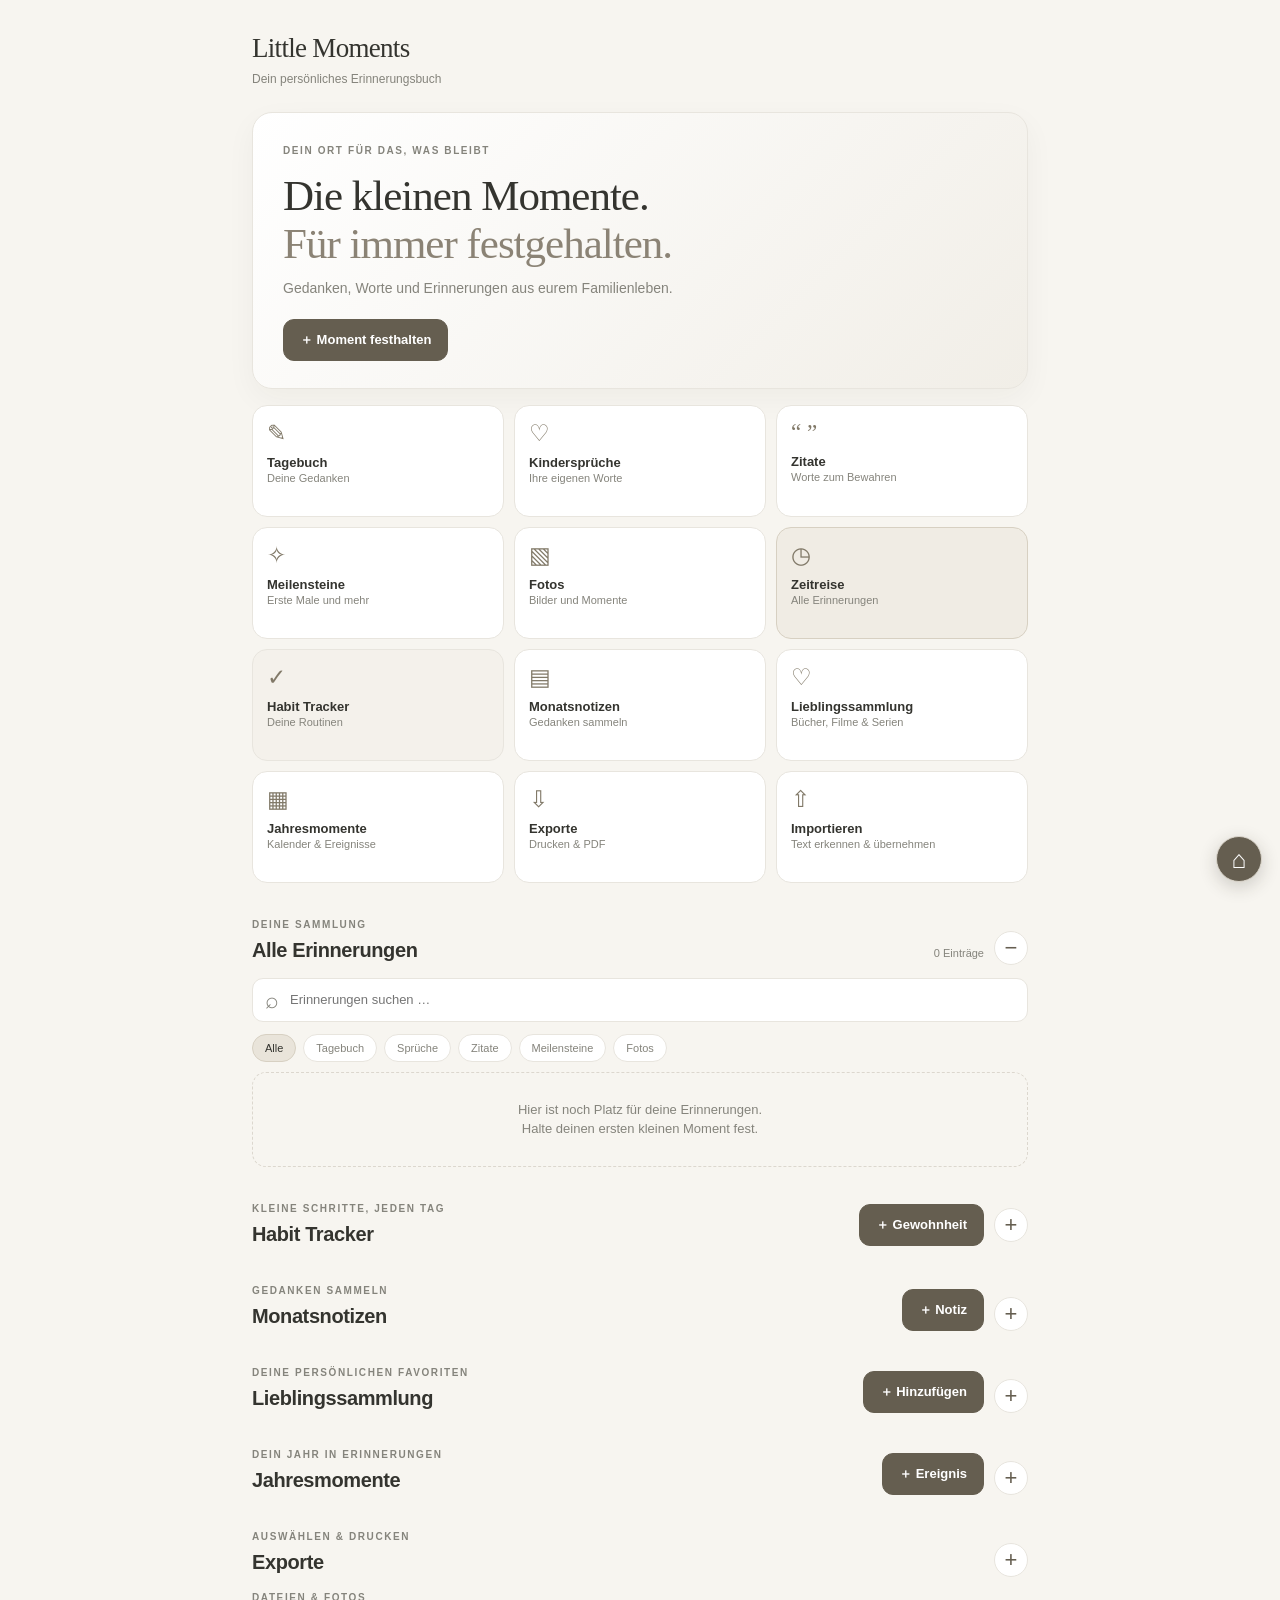
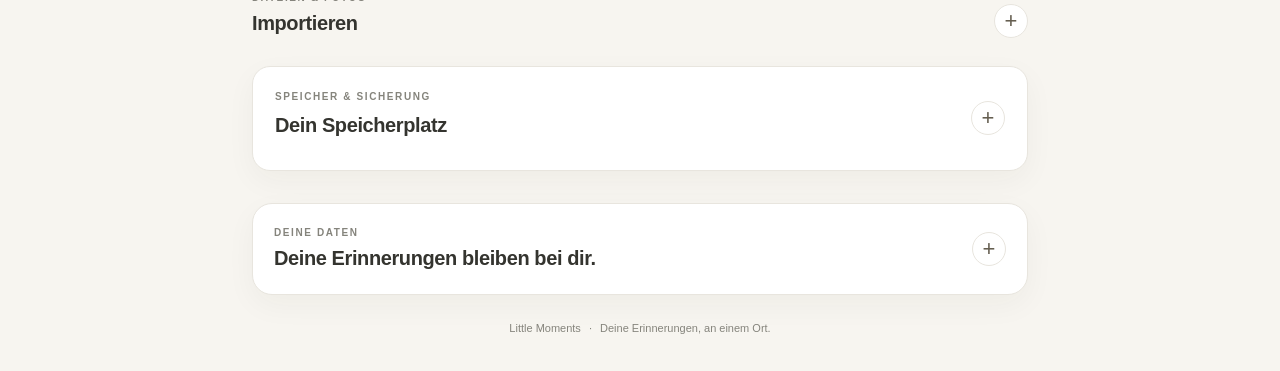
==== commit 0c1b486a: "Add files via upload" ====
--- a/index.html
+++ b/index.html
@@ -40,6 +40,7 @@
         <button class="category" data-action="favorites"><span class="cat-icon">♡</span><b>Lieblingssammlung</b><small>Bücher, Filme & Serien</small></button>
         <button class="category" data-action="year"><span class="cat-icon">▦</span><b>Jahresmomente</b><small>Kalender & Ereignisse</small></button>
         <button class="category" data-action="export"><span class="cat-icon">⇩</span><b>Exporte</b><small>Drucken & PDF</small></button>
+        <button class="category" data-action="import"><span class="cat-icon">⇧</span><b>Importieren</b><small>Text erkennen & übernehmen</small></button>
       </section>
 
       <section class="memory-section" id="memorySection">
@@ -142,6 +143,40 @@
         </div>
       </section>
 
+      <section class="import-section" id="importSection">
+        <div class="section-heading"><div><div class="eyebrow">DATEIEN & FOTOS</div><h2>Importieren</h2></div></div>
+        <div class="monthly-panel panel import-panel">
+          <p class="monthly-hint">Wähle ein Foto, einen Screenshot, ein PDF-, Word- oder Textdokument. Der Text wird erkannt und kann vor dem Speichern bearbeitet und zugeordnet werden.</p>
+          <label class="import-file-label">Datei auswählen
+            <input id="memoryImportFile" type="file" accept="image/*,.pdf,.docx,.txt,.md">
+          </label>
+          <p id="importStatus" class="import-status" aria-live="polite">Die Verarbeitung von Fotos und gescannten PDFs benötigt eine Internetverbindung für die OCR-Sprachdaten.</p>
+          <div id="importPreview" class="import-preview" hidden>
+            <label>Erkannter Text<textarea id="importText" rows="8" placeholder="Der erkannte Text erscheint hier …"></textarea></label>
+            <div class="import-form-grid">
+              <label>Kategorie
+                <select id="importCategory">
+                  <option>Tagebuch</option><option>Kindersprüche</option><option>Zitate</option><option>Meilensteine</option><option>Fotos</option>
+                </select>
+              </label>
+              <label>Person
+                <select id="importPerson">
+                  <option value="">Keine Zuordnung</option><option>Tiago</option><option>Luan</option><option>Lira</option>
+                </select>
+              </label>
+              <label>Titel <input id="importTitle" maxlength="100" placeholder="Titel der Erinnerung"></label>
+              <label>Datum <input id="importDate" type="date"></label>
+            </div>
+            <label class="import-original-option"><input id="keepImportOriginal" type="checkbox" checked> Originalfoto bei der Erinnerung speichern (nur bei Bilddateien)</label>
+            <div class="form-actions">
+              <button type="button" class="secondary" id="clearImport">Verwerfen</button>
+              <button type="button" class="primary" id="saveImportedMemory">Erinnerung speichern</button>
+            </div>
+          </div>
+          <p class="privacy-note">Die Erkennung erfolgt im Browser mit Open-Source-Bibliotheken. Dateien werden nicht an einen KI-Dienst oder Server übertragen. Der erkannte Text kann Fehler enthalten – bitte vor dem Speichern prüfen.</p>
+        </div>
+      </section>
+
       <section class="storage-panel panel" id="storagePanel" aria-label="Speicherübersicht">
         <div class="eyebrow">SPEICHER & SICHERUNG</div>
         <h2>Dein Speicherplatz</h2>
@@ -176,6 +211,7 @@
       <input type="hidden" id="monthlyNoteId">
       <label>Für wen?<select id="monthlyNotePerson"><option>Tiago</option><option>Luan</option><option>Lira</option></select></label>
       <label>Notiz<textarea id="monthlyNoteText" rows="7" maxlength="5000" placeholder="Ein Gedanke, eine Beobachtung, etwas Lustiges oder etwas, das du nicht vergessen möchtest …" required></textarea></label>
+      <label>Sprachaufnahme (optional, max. 15 MB)<input id="monthlyAudioFile" type="file" accept="audio/*"></label><div id="monthlyAudioPreview" class="audio-preview"></div><p class="tiny-note">Die Aufnahme bleibt lokal gespeichert und wird in Backups aufgenommen.</p>
       <div class="form-actions"><button type="button" class="secondary" id="cancelMonthly">Abbrechen</button><button type="submit" class="primary">Speichern</button></div>
     </form>
   </dialog>
@@ -190,12 +226,13 @@
       <label>Erinnerung<textarea id="body" rows="5" placeholder="Was möchtest du festhalten?"></textarea></label>
       <label id="personLabel">Wer hat es gesagt / Für wen? <span class="optional">(optional)</span><input id="person" maxlength="60" placeholder="Zum Beispiel Tiago oder Luan"></label>
       <label>Foto <span class="optional">(optional, wird nur auf diesem Gerät gespeichert)</span><input id="photo" type="file" accept="image/*"></label>
-      <div id="audioField" hidden><label>Sprachaufnahme <span class="optional">(nur bei Kindersprüchen · max. 15 MB)</span><input id="audioFile" type="file" accept="audio/*"></label><div id="audioPreview" class="audio-preview"></div><p class="tiny-note">Die Originalaufnahme bleibt auf diesem Gerät gespeichert und wird in Backups aufgenommen. Keine Transkription und kein Upload an externe Dienste.</p></div>
+      <div id="audioField"><label><span id="audioFieldLabel">Sprachaufnahme (optional)</span> <span class="optional">(max. 15 MB)</span><input id="audioFile" type="file" accept="audio/*"></label><div id="audioPreview" class="audio-preview"></div><p class="tiny-note">Die Originalaufnahme bleibt auf diesem Gerät gespeichert und wird in Backups aufgenommen. Keine Transkription und kein Upload an externe Dienste.</p></div>
       <div id="photoPreview" class="photo-preview"></div>
       <div class="form-actions"><button type="button" class="secondary" id="cancelBtn">Abbrechen</button><button type="submit" class="primary">Speichern</button></div>
       <p class="tiny-note">Tipp: Fotos vergrößern die Backup-Datei. Sichere sie deshalb regelmäßig.</p>
     </form>
   </dialog>
+  <dialog id="readingViewDialog" class="reading-view-dialog"><button type="button" class="close reading-view-close" id="closeReadingView" aria-label="Schließen">×</button><article id="readingViewContent" class="reading-view-content"></article></dialog>
   <button id="homeButton" class="home-button" type="button" aria-label="Zur Startseite" title="Zur Startseite">⌂</button>
   <div id="toast" role="status" aria-live="polite"></div>
   <script src="app.js"></script>
--- a/styles.css
+++ b/styles.css
@@ -46,3 +46,21 @@
 
 /* Diary calendar and audio memories */
 .diary-calendar{margin:12px 0 14px;padding:14px}.diary-calendar-footer{display:flex;justify-content:space-between;align-items:center;gap:10px;margin-top:10px;font-size:11px;color:var(--muted)}.diary-calendar .calendar-cell.has-done{background:#e6e1d6;font-weight:750}.entry-audio,.audio-preview audio{display:block;width:min(100%,360px);margin-top:10px}.audio-preview{display:flex;align-items:center;gap:10px;flex-wrap:wrap}.text-button{border:0;background:transparent;color:var(--accent-dark);font:inherit;font-size:11px;text-decoration:underline;cursor:pointer;padding:4px}.favorite-filter-label{font-size:11px;color:var(--muted);margin-top:8px}.favorite-year-label{display:flex;align-items:center;gap:10px;font-size:11px;color:var(--muted);margin:3px 0 12px}.favorite-year-select{padding:8px 10px;border:1px solid var(--line);border-radius:9px;background:white;color:var(--ink);font:inherit;font-size:12px;min-width:110px}
+
+
+/* Import area */
+
+
+
+/* Reading view for selected long diary entries */
+.entry-read-more{display:inline-block;margin-top:8px;padding:7px 0;font-weight:650}
+.reading-view-dialog{width:min(760px,calc(100% - 22px));max-height:94dvh;padding:0;border:1px solid #e7e0d5;border-radius:22px;background:#fbfaf7;color:var(--ink);box-shadow:0 22px 80px #0003}
+.reading-view-dialog::backdrop{background:#24231f88;backdrop-filter:blur(4px)}
+.reading-view-content{padding:clamp(26px,6vw,54px);overflow:auto;max-height:94dvh}
+.reading-view-close{position:sticky;top:12px;float:right;z-index:2;width:36px;height:36px;border-radius:50%;background:#fff;border:1px solid var(--line);font-size:24px;line-height:1}
+.reading-view-meta{font-size:10px;letter-spacing:1.3px;text-transform:uppercase;color:var(--muted);margin:18px 42px 18px 0}
+.reading-view-content h2{font-family:Georgia,serif;font-weight:400;font-size:clamp(27px,5vw,38px);line-height:1.2;letter-spacing:-.5px;margin:0 0 25px;color:#514b40}
+.reading-view-body{font-family:Georgia,serif;font-size:clamp(16px,2.5vw,19px);line-height:1.9;white-space:pre-wrap;overflow-wrap:anywhere;color:#48463f}
+.reading-view-photo{display:block;max-width:100%;max-height:480px;object-fit:contain;margin:28px auto 0;border-radius:14px}
+.reading-view-audio{margin-top:28px;padding-top:18px;border-top:1px solid var(--line)}
+.reading-view-audio audio{width:100%;max-width:420px;margin-top:10px}
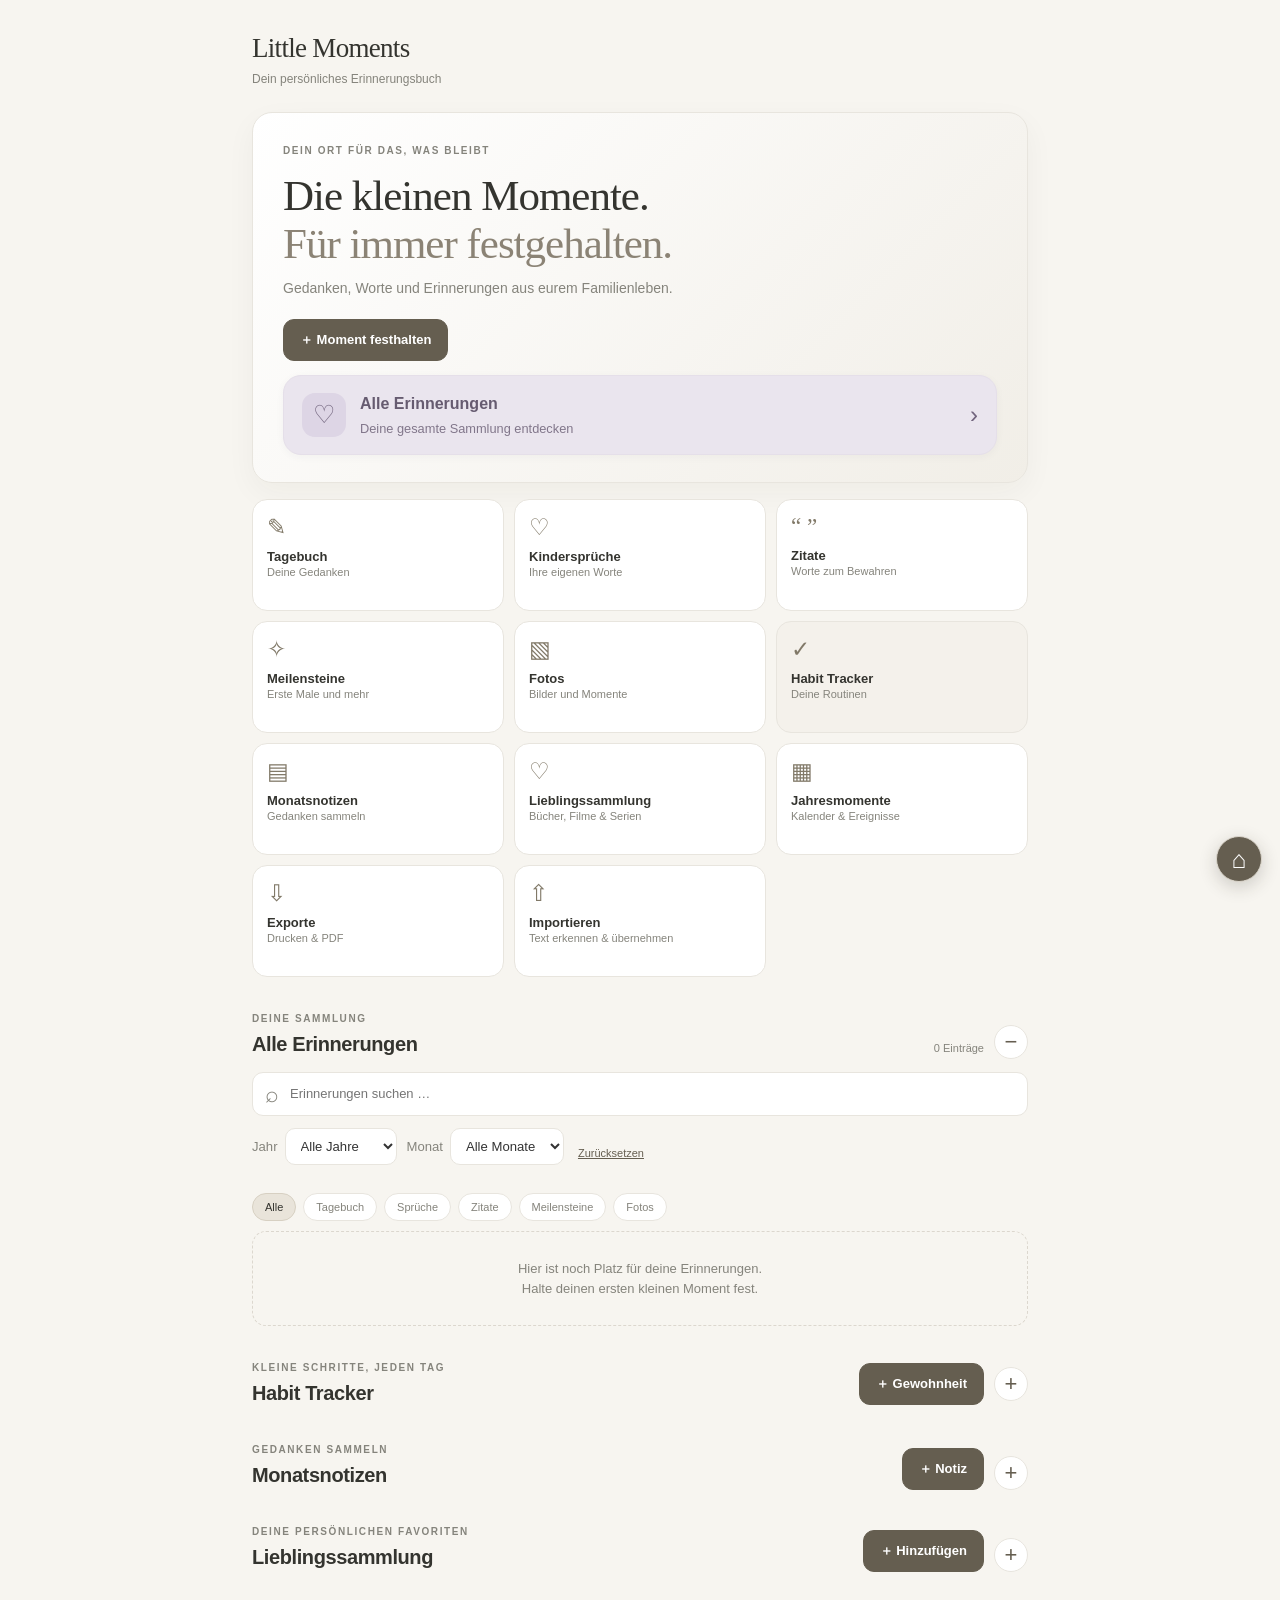
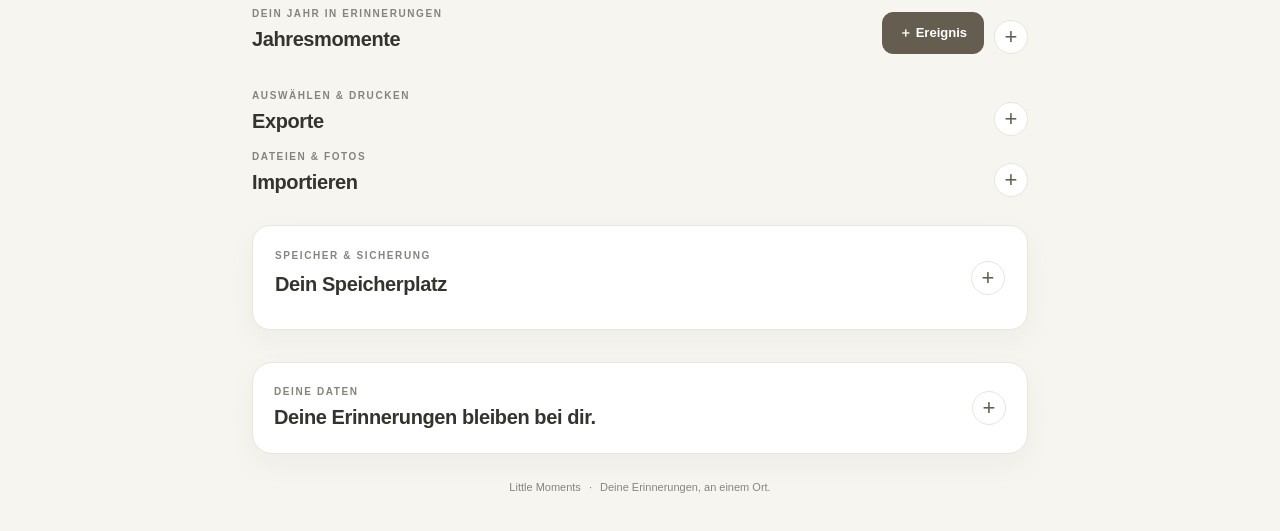
==== commit 2eff2ac1: "Add files via upload" ====
--- a/index.html
+++ b/index.html
@@ -26,6 +26,7 @@
         <h1>Die kleinen Momente.<br><span>Für immer festgehalten.</span></h1>
         <p>Gedanken, Worte und Erinnerungen aus eurem Familienleben.</p>
         <button class="primary" id="quickAdd">＋ Moment festhalten</button>
+        <button class="all-memories-card" data-category="Alle" type="button"><span class="all-memories-icon">♡</span><span><b>Alle Erinnerungen</b><small>Deine gesamte Sammlung entdecken</small></span><span class="all-memories-arrow">›</span></button>
       </section>
 
       <section class="category-grid" aria-label="Kategorien">
@@ -34,7 +35,6 @@
         <button class="category" data-category="Zitate"><span class="cat-icon">“ ”</span><b>Zitate</b><small>Worte zum Bewahren</small></button>
         <button class="category" data-category="Meilensteine"><span class="cat-icon">✧</span><b>Meilensteine</b><small>Erste Male und mehr</small></button>
         <button class="category" data-category="Fotos"><span class="cat-icon">▧</span><b>Fotos</b><small>Bilder und Momente</small></button>
-        <button class="category" data-category="Alle"><span class="cat-icon">◷</span><b>Zeitreise</b><small>Alle Erinnerungen</small></button>
         <button class="category" data-action="tracker"><span class="cat-icon">✓</span><b>Habit Tracker</b><small>Deine Routinen</small></button>
         <button class="category" data-action="monthly"><span class="cat-icon">▤</span><b>Monatsnotizen</b><small>Gedanken sammeln</small></button>
         <button class="category" data-action="favorites"><span class="cat-icon">♡</span><b>Lieblingssammlung</b><small>Bücher, Filme & Serien</small></button>
@@ -49,6 +49,7 @@
           <span class="count" id="entryCount">0 Einträge</span>
         </div>
         <label class="search-wrap"><span>⌕</span><input id="search" type="search" placeholder="Erinnerungen suchen …" autocomplete="off"></label>
+        <div class="date-filter-row"><label>Jahr <select id="memoryYearFilter"><option value="Alle">Alle Jahre</option></select></label><label>Monat <select id="memoryMonthFilter"><option value="Alle">Alle Monate</option><option value="01">Januar</option><option value="02">Februar</option><option value="03">März</option><option value="04">April</option><option value="05">Mai</option><option value="06">Juni</option><option value="07">Juli</option><option value="08">August</option><option value="09">September</option><option value="10">Oktober</option><option value="11">November</option><option value="12">Dezember</option></select></label><button class="text-button" id="clearMemoryDateFilter" type="button">Zurücksetzen</button></div>
         <div class="filter-row" id="filters">
           <button class="filter active" data-filter="Alle">Alle</button>
           <button class="filter" data-filter="Tagebuch">Tagebuch</button>
@@ -58,7 +59,7 @@
           <button class="filter" data-filter="Fotos">Fotos</button>
         </div>
         <div id="diaryCalendarWrap" class="diary-calendar panel" hidden>
-          <div class="calendar-head"><button class="secondary small-btn" id="diaryPrevMonth" type="button" aria-label="Vorheriger Monat">‹</button><h3 id="diaryMonthTitle"></h3><button class="secondary small-btn" id="diaryNextMonth" type="button" aria-label="Nächster Monat">›</button></div>
+          <div class="calendar-head"><button class="secondary small-btn" id="diaryPrevMonth" type="button" aria-label="Vorheriger Monat">‹</button><h3 id="diaryMonthTitle"></h3><button class="secondary small-btn" id="diaryNextMonth" type="button" aria-label="Nächster Monat">›</button></div><div class="date-jump"><label>Monat <select id="diaryMonthSelect"></select></label><label>Jahr <select id="diaryYearSelect"></select></label></div>
           <div class="calendar-grid" id="diaryCalendarGrid"></div>
           <div class="diary-calendar-footer"><span id="diarySelectedLabel">Alle Tagebucheinträge</span><button class="text-button" id="diaryClearDate" type="button" hidden>Filter zurücksetzen</button></div>
         </div>
@@ -77,7 +78,7 @@
         <div id="habitList" class="habit-list"></div>
         <div class="habit-monthly-summary panel"><div class="habit-summary-heading"><h3>Monatsübersicht pro Gewohnheit</h3><span class="muted-small">Aktueller Kalendermonat</span></div><div id="habitMonthlySummary" class="habit-monthly-list"></div></div>
         <div class="calendar-panel panel">
-          <div class="calendar-head"><button class="secondary small-btn" id="prevMonth" aria-label="Vorheriger Monat">‹</button><h3 id="monthTitle"></h3><button class="secondary small-btn" id="nextMonth" aria-label="Nächster Monat">›</button></div>
+          <div class="calendar-head"><button class="secondary small-btn" id="prevMonth" aria-label="Vorheriger Monat">‹</button><h3 id="monthTitle"></h3><button class="secondary small-btn" id="nextMonth" aria-label="Nächster Monat">›</button></div><div class="date-jump"><label>Monat <select id="habitMonthSelect"></select></label><label>Jahr <select id="habitYearSelect"></select></label></div>
           <div class="calendar-grid" id="calendarGrid"></div>
           <div class="calendar-legend"><span><i class="legend-dot done-dot"></i>Mindestens eine Gewohnheit erledigt</span><span><i class="legend-dot full-dot"></i>Alle erledigt</span></div>
           <div class="day-details" id="dayDetails"></div>
@@ -99,7 +100,7 @@
       <section class="monthly-section" id="monthlySection">
         <div class="section-heading"><div><div class="eyebrow">GEDANKEN SAMMELN</div><h2>Monatsnotizen</h2></div><button class="primary" id="addMonthlyNote">＋ Notiz</button></div>
         <div class="monthly-panel panel">
-          <div class="calendar-head"><button class="secondary small-btn" id="monthlyPrev" aria-label="Vorheriger Monat">‹</button><h3 id="monthlyTitle"></h3><button class="secondary small-btn" id="monthlyNext" aria-label="Nächster Monat">›</button></div>
+          <div class="calendar-head"><button class="secondary small-btn" id="monthlyPrev" aria-label="Vorheriger Monat">‹</button><h3 id="monthlyTitle"></h3><button class="secondary small-btn" id="monthlyNext" aria-label="Nächster Monat">›</button></div><div class="date-jump"><label>Monat <select id="monthlyMonthSelect"></select></label><label>Jahr <select id="monthlyYearSelect"></select></label></div>
           <div class="person-tabs" id="monthlyPeople"><button class="person-tab active" data-person="Tiago">Tiago</button><button class="person-tab" data-person="Luan">Luan</button><button class="person-tab" data-person="Lira">Lira</button></div>
           <p class="monthly-hint" id="monthlyHint">Lose Gedanken, Beobachtungen und kleine Entwicklungen – alles darf hier Platz haben.</p>
           <div id="monthlyNotes" class="monthly-notes"></div>
@@ -116,7 +117,7 @@
       </section>
       <section class="year-section" id="yearSection">
         <div class="section-heading"><div><div class="eyebrow">DEIN JAHR IN ERINNERUNGEN</div><h2>Jahresmomente</h2></div><button class="primary" id="addEventBtn">＋ Ereignis</button></div>
-        <div class="monthly-panel panel"><div class="calendar-head"><button class="secondary small-btn" id="yearPrev">‹</button><h3 id="yearTitle"></h3><button class="secondary small-btn" id="yearNext">›</button></div><div id="yearCalendar" class="year-calendar"></div><div class="year-selection" id="yearSelection"></div><h3 class="year-events-title">Alle Ereignisse im Jahr</h3><div id="yearEvents" class="year-events"></div></div>
+        <div class="monthly-panel panel"><div class="calendar-head"><button class="secondary small-btn" id="yearPrev">‹</button><h3 id="yearTitle"></h3><button class="secondary small-btn" id="yearNext">›</button></div><div class="date-jump"><label>Jahr <select id="yearDirectSelect"></select></label><label>Monat <select id="yearMonthDirectSelect"></select></label></div><div id="yearCalendar" class="year-calendar"></div><div class="year-selection" id="yearSelection"></div><h3 class="year-events-title">Alle Ereignisse im Jahr</h3><div id="yearEvents" class="year-events"></div></div>
         <p class="privacy-note">Ereignisse können einen einzelnen Tag oder einen längeren Zeitraum umfassen. Vergangene Jahre bleiben erhalten.</p>
       </section>
 
--- a/styles.css
+++ b/styles.css
@@ -64,3 +64,13 @@
 .reading-view-photo{display:block;max-width:100%;max-height:480px;object-fit:contain;margin:28px auto 0;border-radius:14px}
 .reading-view-audio{margin-top:28px;padding-top:18px;border-top:1px solid var(--line)}
 .reading-view-audio audio{width:100%;max-width:420px;margin-top:10px}
+
+
+/* Direkte Monats- und Jahresnavigation */
+.date-filter-row,.date-jump{display:flex;align-items:end;gap:10px;flex-wrap:wrap;margin:12px 0 16px}
+.date-filter-row label,.date-jump label{display:flex;align-items:center;gap:7px;color:var(--muted,#777);font-size:.82rem}
+.date-filter-row select,.date-jump select{min-width:112px;max-width:100%;border:1px solid var(--line,#e6e0d8);border-radius:10px;background:var(--surface,#fff);color:var(--text,#333);padding:9px 11px;font:inherit}
+.date-jump{justify-content:center;margin:10px 0 14px}
+@media(max-width:420px){.date-filter-row{gap:8px}.date-filter-row label{flex:1;min-width:42%}.date-filter-row select{width:100%;min-width:0}.date-jump label{flex:1}.date-jump select{min-width:0;width:100%}}
+
+.all-memories-card{width:100%;display:flex;align-items:center;gap:14px;text-align:left;margin-top:14px;padding:16px 18px;border:1px solid #e5dfe9;border-radius:18px;background:#eae5ee;color:#71647d;cursor:pointer;font:inherit;box-shadow:0 2px 8px rgba(60,45,70,.04)}.all-memories-card b{display:block;font-size:1rem;color:#665b70}.all-memories-card small{display:block;margin-top:3px;color:#81768a;font-size:.8rem}.all-memories-icon{width:44px;height:44px;display:grid;place-items:center;border-radius:13px;background:#ddd5e5;font-size:1.55rem}.all-memories-arrow{margin-left:auto;font-size:1.5rem}
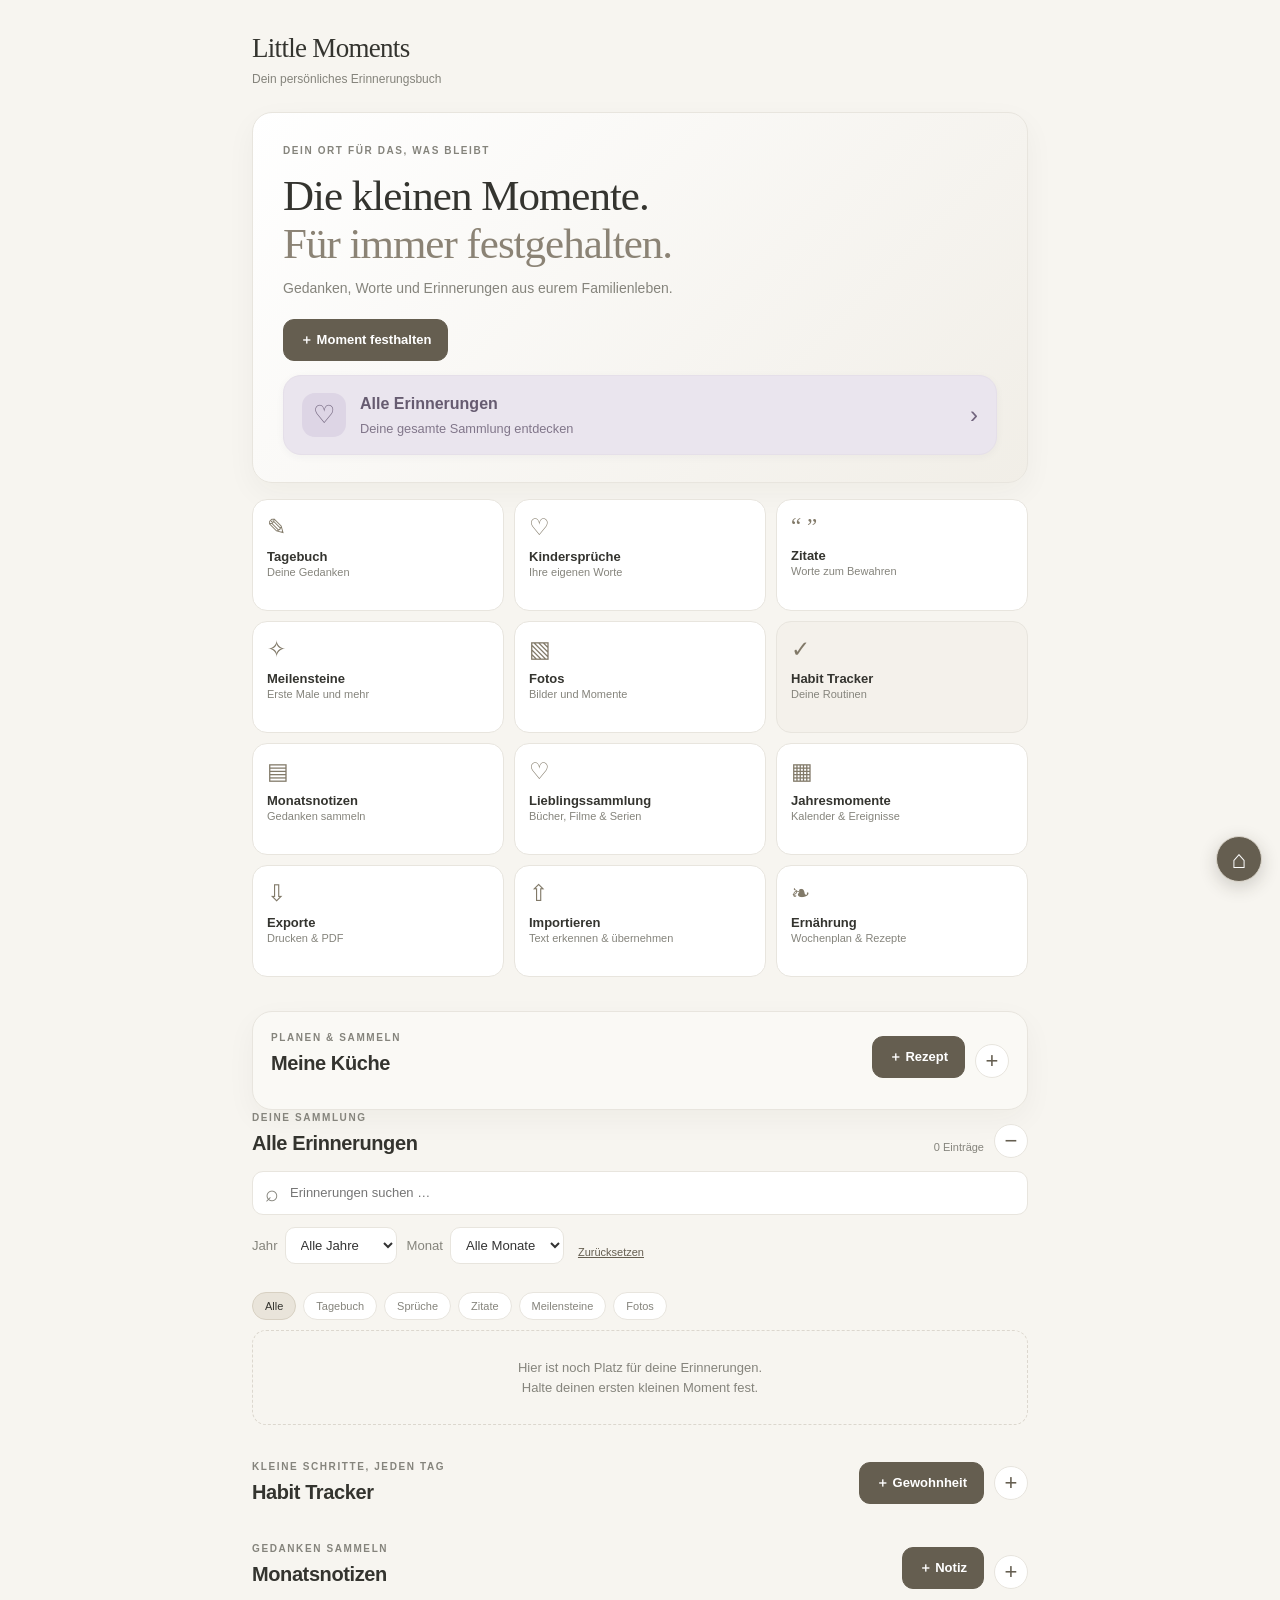
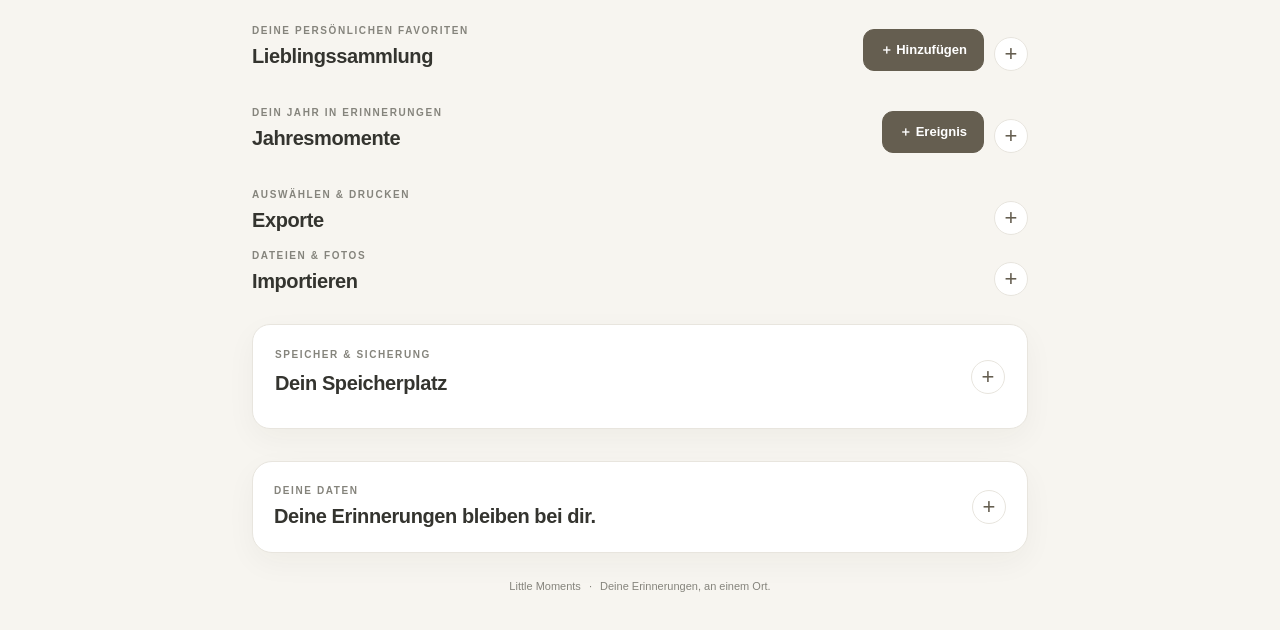
==== commit 2c8c4ec3: "Add files via upload" ====
--- a/index.html
+++ b/index.html
@@ -41,6 +41,20 @@
         <button class="category" data-action="year"><span class="cat-icon">▦</span><b>Jahresmomente</b><small>Kalender & Ereignisse</small></button>
         <button class="category" data-action="export"><span class="cat-icon">⇩</span><b>Exporte</b><small>Drucken & PDF</small></button>
         <button class="category" data-action="import"><span class="cat-icon">⇧</span><b>Importieren</b><small>Text erkennen & übernehmen</small></button>
+        <button class="category" data-action="nutrition"><span class="cat-icon">❧</span><b>Ernährung</b><small>Wochenplan & Rezepte</small></button>
+      </section>
+
+      <section class="nutrition-section panel" id="nutritionSection">
+        <div class="section-heading"><div><div class="eyebrow">PLANEN & SAMMELN</div><h2>Meine Küche</h2></div><button class="primary" id="addRecipeBtn" type="button">＋ Rezept</button></div>
+        <div class="nutrition-week panel">
+          <div class="calendar-head"><button class="secondary small-btn" id="nutritionPrevWeek" type="button" aria-label="Vorherige Woche">‹</button><h3 id="nutritionWeekTitle">Wochenplan</h3><button class="secondary small-btn" id="nutritionNextWeek" type="button" aria-label="Nächste Woche">›</button></div>
+          <label class="nutrition-week-jump">Woche auswählen <input id="nutritionWeekDate" type="date"></label>
+          <div id="nutritionWeekPlan" class="nutrition-week-plan"></div>
+        </div>
+        <div class="nutrition-subheading"><div><div class="eyebrow">DEINE REZEPTE</div><h3>Rezeptsammlung</h3></div><label class="nutrition-search">⌕ <input id="recipeSearch" type="search" placeholder="Rezepte oder Zutaten suchen"></label></div>
+        <div class="recipe-categories" id="recipeCategories"><button class="filter active" data-recipe-category="Alle" type="button">Alle</button><button class="filter" data-recipe-category="Frühstück" type="button">Frühstück</button><button class="filter" data-recipe-category="Mittagessen" type="button">Mittag</button><button class="filter" data-recipe-category="Abendessen" type="button">Abend</button><button class="filter" data-recipe-category="Snacks & Backen" type="button">Snacks & Backen</button><button class="filter" data-recipe-category="Sonstiges" type="button">Sonstiges</button></div>
+        <div id="recipesList" class="recipes-list"></div>
+        <div class="shopping-panel panel"><div class="section-heading"><div><div class="eyebrow">FÜR DIESE WOCHE</div><h3>Einkaufsliste</h3></div><span class="count" id="shoppingCount">0 Zutaten</span></div><p class="tiny-note">Die Zutaten aus den Rezepten deines Wochenplans erscheinen hier automatisch. Du kannst weitere Dinge ergänzen.</p><div id="shoppingList" class="shopping-list"></div><form id="shoppingAddForm" class="shopping-add"><input id="shoppingAddInput" maxlength="120" placeholder="Weitere Zutat hinzufügen"><button class="secondary" type="submit">＋ Hinzufügen</button></form></div>
       </section>
 
       <section class="memory-section" id="memorySection">
@@ -203,6 +217,8 @@
   </div>
 
 
+  <dialog id="recipeEditor"><form id="recipeForm" method="dialog"><div class="dialog-head"><div><div class="eyebrow">MEIN REZEPTBUCH</div><h2 id="recipeDialogTitle">Rezept speichern</h2></div><button type="button" class="close" id="closeRecipe">×</button></div><input type="hidden" id="recipeId"><label>Rezeptname<input id="recipeTitle" maxlength="140" required placeholder="Zum Beispiel Gemüse-Lasagne"></label><label>Kategorie<select id="recipeCategory"><option>Frühstück</option><option>Mittagessen</option><option>Abendessen</option><option>Snacks & Backen</option><option>Sonstiges</option></select></label><label>Zutaten<textarea id="recipeIngredients" rows="6" placeholder="Eine Zutat pro Zeile – z. B. 2 Tomaten"></textarea></label><label>Zubereitung<textarea id="recipeInstructions" rows="7" placeholder="Schritt für Schritt …"></textarea></label><label>Notizen <span class="optional">(optional)</span><textarea id="recipeNotes" rows="3"></textarea></label><label>Rezeptfoto <span class="optional">(optional)</span><input id="recipePhoto" type="file" accept="image/*"></label><div id="recipePhotoPreview" class="photo-preview"></div><label>Rezept aus Foto oder PDF übernehmen<input id="recipeImportFile" type="file" accept="image/*,.pdf,.txt,.md,.docx"></label><p id="recipeImportStatus" class="tiny-note">Text wird erkannt und in das Zutatenfeld übernommen. Du kannst ihn anschließend bearbeiten.</p><div class="form-actions"><button type="button" class="secondary" id="cancelRecipe">Abbrechen</button><button type="submit" class="primary">Rezept speichern</button></div></form></dialog>
+
   <dialog id="favoriteEditor"><form id="favoriteForm" method="dialog"><div class="dialog-head"><div><div class="eyebrow">DEINE SAMMLUNG</div><h2 id="favoriteDialogTitle">Favorit hinzufügen</h2></div><button type="button" class="close" id="closeFavorite">×</button></div><input type="hidden" id="favoriteId"><label>Kategorie<select id="favoriteType"><option>Buch</option><option>Film</option><option>Serie</option><option>Sonstiges</option></select></label><label>Titel<input id="favoriteTitle" maxlength="120" required></label><label>Autor / Regie / Interpret <span class="optional">(optional)</span><input id="favoriteCreator" maxlength="100"></label><label>Jahr <span class="optional">(optional)</span><input id="favoriteYear" type="number" min="1800" max="2200"></label><label>Bewertung<select id="favoriteRating"><option value="">Keine Bewertung</option><option value="5">★★★★★</option><option value="4">★★★★☆</option><option value="3">★★★☆☆</option><option value="2">★★☆☆☆</option><option value="1">★☆☆☆☆</option></select></label><label>Status<select id="favoriteStatus"><option>Favorit</option><option>Noch lesen/sehen</option><option>Gerade dabei</option><option>Abgeschlossen</option></select></label><label>Notiz <span class="optional">(optional)</span><textarea id="favoriteNote" rows="4" maxlength="2000"></textarea></label><div class="form-actions"><button type="button" class="secondary" id="cancelFavorite">Abbrechen</button><button type="submit" class="primary">Speichern</button></div></form></dialog>
   <dialog id="eventEditor"><form id="eventForm" method="dialog"><div class="dialog-head"><div><div class="eyebrow">JAHRESMOMENT</div><h2 id="eventDialogTitle">Ereignis hinzufügen</h2></div><button type="button" class="close" id="closeEvent">×</button></div><input type="hidden" id="eventId"><label>Titel<input id="eventTitle" maxlength="120" placeholder="Zum Beispiel Sommerurlaub" required></label><label>Kategorie<select id="eventCategory"><option>Urlaub</option><option>Familie</option><option>Geburtstag</option><option>Reise</option><option>Besonderer Moment</option><option>Sonstiges</option></select></label><label>Von <input id="eventStart" type="date" required></label><label>Bis <input id="eventEnd" type="date" required></label><label>Mit wem? <span class="optional">(optional)</span><input id="eventPeople" maxlength="120"></label><label>Beschreibung / Erinnerung <textarea id="eventDescription" rows="5" maxlength="4000"></textarea></label><div class="form-actions"><button type="button" class="secondary" id="cancelEvent">Abbrechen</button><button type="submit" class="primary">Speichern</button></div></form></dialog>
 
--- a/styles.css
+++ b/styles.css
@@ -74,3 +74,7 @@
 @media(max-width:420px){.date-filter-row{gap:8px}.date-filter-row label{flex:1;min-width:42%}.date-filter-row select{width:100%;min-width:0}.date-jump label{flex:1}.date-jump select{min-width:0;width:100%}}
 
 .all-memories-card{width:100%;display:flex;align-items:center;gap:14px;text-align:left;margin-top:14px;padding:16px 18px;border:1px solid #e5dfe9;border-radius:18px;background:#eae5ee;color:#71647d;cursor:pointer;font:inherit;box-shadow:0 2px 8px rgba(60,45,70,.04)}.all-memories-card b{display:block;font-size:1rem;color:#665b70}.all-memories-card small{display:block;margin-top:3px;color:#81768a;font-size:.8rem}.all-memories-icon{width:44px;height:44px;display:grid;place-items:center;border-radius:13px;background:#ddd5e5;font-size:1.55rem}.all-memories-arrow{margin-left:auto;font-size:1.5rem}
+
+
+/* Ernährungskarte: Wochenplan, Rezeptbuch und Einkaufsliste */
+.nutrition-section{margin:34px 0 0;padding:18px;background:#faf9f5;scroll-margin-top:16px}.nutrition-week{padding:14px;background:#edf0e8;border-color:#e0e6da;margin:12px 0 24px}.nutrition-week-jump{display:flex;align-items:center;justify-content:center;gap:10px;font-size:11px;color:var(--muted);margin:8px 0 14px}.nutrition-week-jump input{border:1px solid #d9dfd2;border-radius:9px;background:white;padding:8px;color:var(--ink);font:inherit}.nutrition-week-plan{display:grid;gap:10px}.nutrition-day{background:#fff;border:1px solid #e5e8df;border-radius:12px;padding:12px}.nutrition-day-heading{display:flex;justify-content:space-between;align-items:baseline;gap:10px;margin-bottom:9px}.nutrition-day-heading b{font-size:13px;text-transform:capitalize}.nutrition-day-heading span{font-size:10px;color:var(--muted)}.nutrition-meals{display:grid;gap:7px}.nutrition-meal{display:grid;grid-template-columns:112px minmax(0,1fr);gap:8px;align-items:center;font-size:11px;color:#66715f}.nutrition-meal select{min-width:0;width:100%;padding:9px;border:1px solid var(--line);border-radius:9px;background:#fff;color:var(--ink);font:inherit;font-size:11px}.nutrition-subheading{display:flex;justify-content:space-between;align-items:end;gap:12px;flex-wrap:wrap;margin:20px 0 10px}.nutrition-subheading h3{margin:0;font-size:18px}.nutrition-search{display:flex;align-items:center;gap:6px;border:1px solid var(--line);background:#fff;border-radius:10px;padding:7px 10px;color:var(--muted)}.nutrition-search input{border:0;outline:0;min-width:0;width:160px;font:inherit;font-size:12px}.recipe-categories{display:flex;gap:6px;overflow-x:auto;padding:4px 0 12px}.recipe-categories .filter{white-space:nowrap}.recipes-list{display:grid;grid-template-columns:repeat(2,minmax(0,1fr));gap:10px}.recipe-card{overflow:hidden;border:1px solid var(--line);border-radius:13px;background:white;min-width:0}.recipe-card>img{width:100%;height:116px;object-fit:cover;display:block}.recipe-card-content{padding:11px}.recipe-card h4{font-size:13px;margin:6px 0}.recipe-card p{font-size:10px;color:var(--muted);line-height:1.5;white-space:pre-wrap}.recipe-card-actions{display:flex;gap:12px;flex-wrap:wrap}.shopping-panel{margin-top:22px;padding:15px;background:#f0eae2;border-color:#e7ded2}.shopping-panel .section-heading h3{margin:0;font-size:17px}.shopping-list{display:grid;gap:8px}.shopping-item{display:flex;align-items:center;gap:9px;background:#fff;border-radius:9px;padding:9px 10px;font-size:12px}.shopping-item input{accent-color:#7c896e}.shopping-item input:checked+span{text-decoration:line-through;color:#999}.shopping-add{display:flex;gap:8px;margin-top:12px}.shopping-add input{flex:1;min-width:0;padding:10px;border:1px solid var(--line);border-radius:9px;background:#fff;font:inherit;font-size:12px}.shopping-add button{white-space:nowrap;font-size:11px}.nutrition-section .empty{padding:14px}.nutrition-section .tag{background:#edf0e8;color:#64715c}@media(max-width:420px){.nutrition-meal{grid-template-columns:94px minmax(0,1fr)}.recipes-list{gap:8px}.recipe-card>img{height:94px}.recipe-card-content{padding:9px}.nutrition-search input{width:120px}.shopping-add{flex-wrap:wrap}.shopping-add input{flex-basis:100%}}
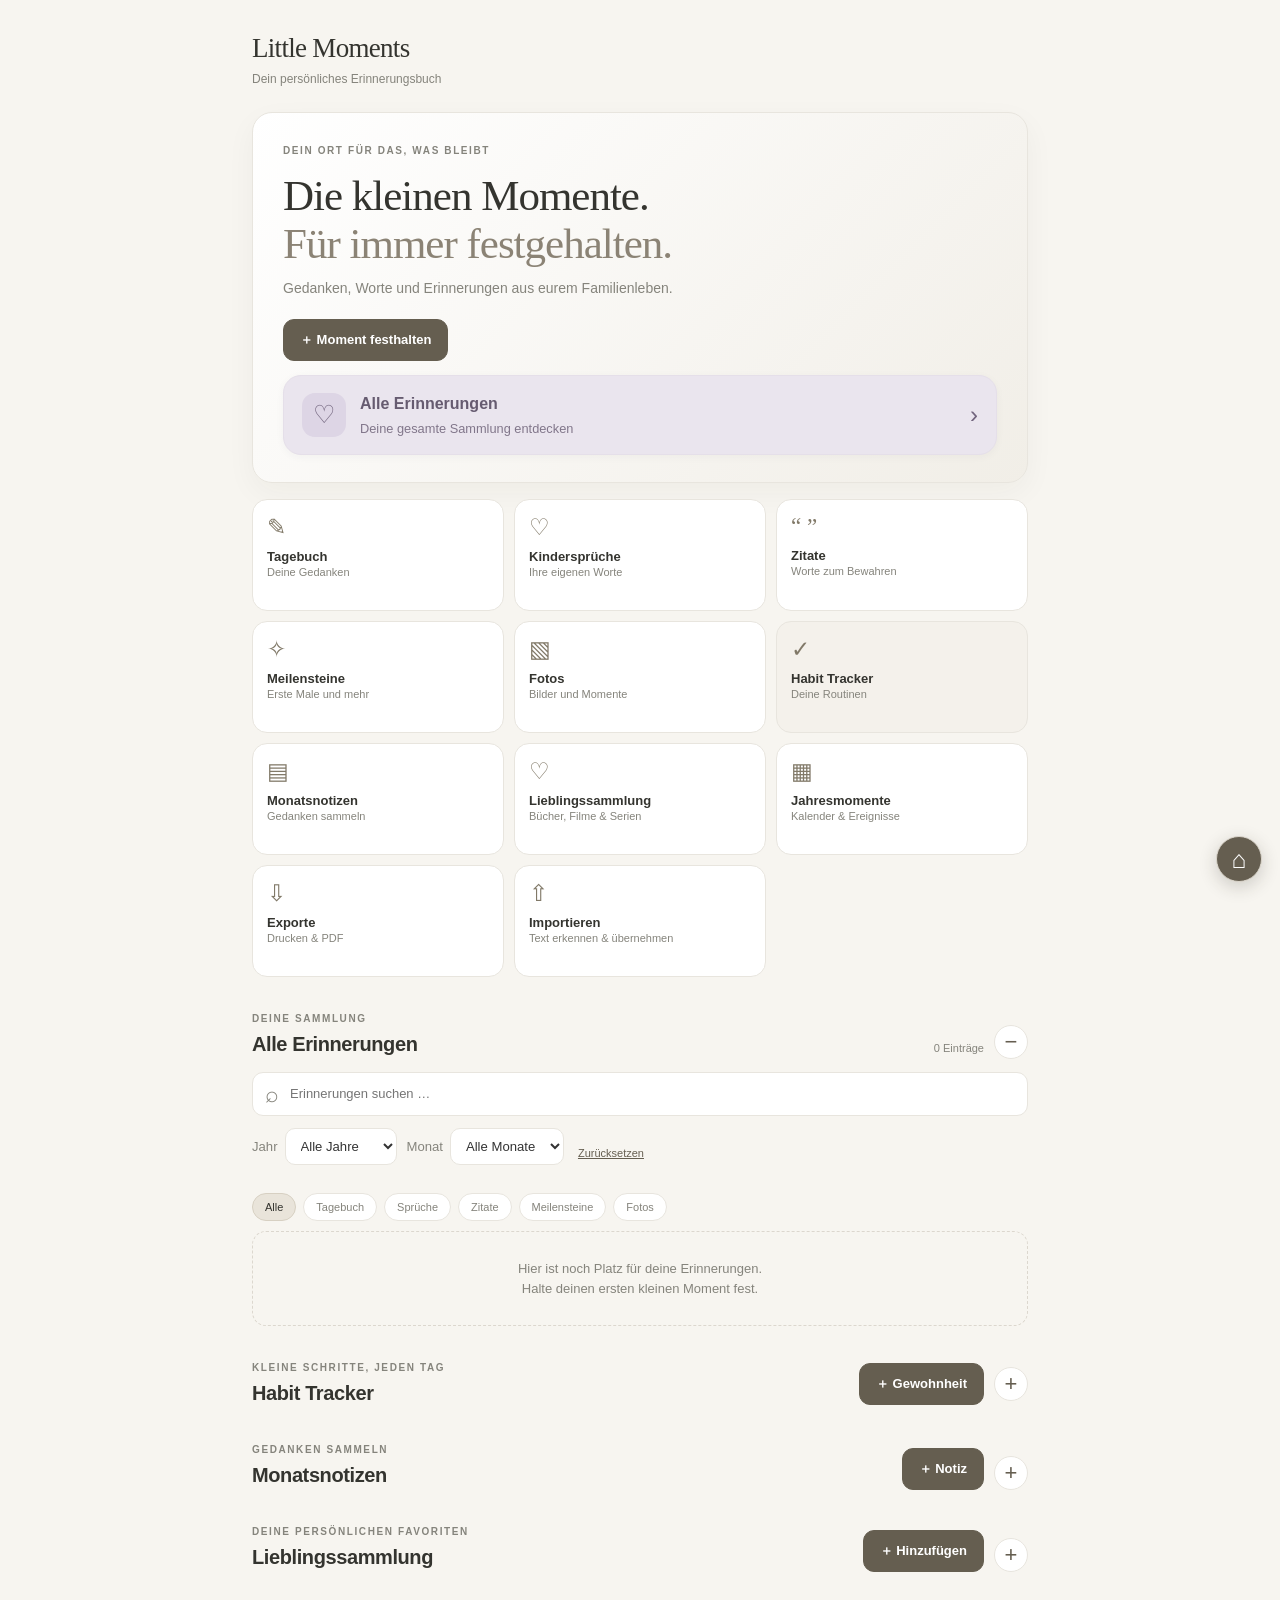
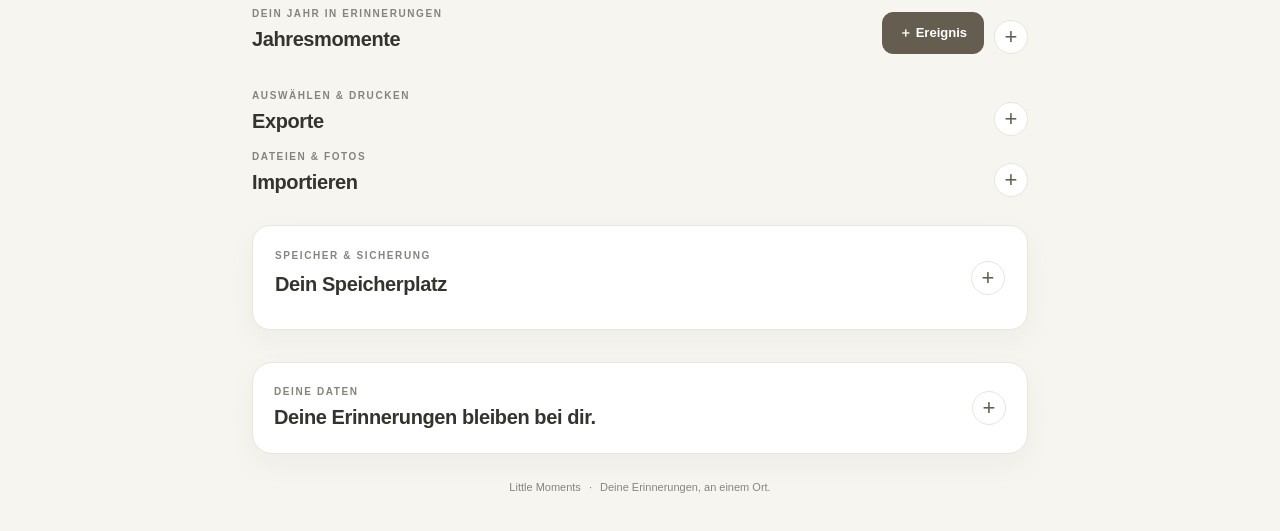
==== commit db3a4041: "Add files via upload" ====
--- a/index.html
+++ b/index.html
@@ -41,20 +41,6 @@
         <button class="category" data-action="year"><span class="cat-icon">▦</span><b>Jahresmomente</b><small>Kalender & Ereignisse</small></button>
         <button class="category" data-action="export"><span class="cat-icon">⇩</span><b>Exporte</b><small>Drucken & PDF</small></button>
         <button class="category" data-action="import"><span class="cat-icon">⇧</span><b>Importieren</b><small>Text erkennen & übernehmen</small></button>
-        <button class="category" data-action="nutrition"><span class="cat-icon">❧</span><b>Ernährung</b><small>Wochenplan & Rezepte</small></button>
-      </section>
-
-      <section class="nutrition-section panel" id="nutritionSection">
-        <div class="section-heading"><div><div class="eyebrow">PLANEN & SAMMELN</div><h2>Meine Küche</h2></div><button class="primary" id="addRecipeBtn" type="button">＋ Rezept</button></div>
-        <div class="nutrition-week panel">
-          <div class="calendar-head"><button class="secondary small-btn" id="nutritionPrevWeek" type="button" aria-label="Vorherige Woche">‹</button><h3 id="nutritionWeekTitle">Wochenplan</h3><button class="secondary small-btn" id="nutritionNextWeek" type="button" aria-label="Nächste Woche">›</button></div>
-          <label class="nutrition-week-jump">Woche auswählen <input id="nutritionWeekDate" type="date"></label>
-          <div id="nutritionWeekPlan" class="nutrition-week-plan"></div>
-        </div>
-        <div class="nutrition-subheading"><div><div class="eyebrow">DEINE REZEPTE</div><h3>Rezeptsammlung</h3></div><label class="nutrition-search">⌕ <input id="recipeSearch" type="search" placeholder="Rezepte oder Zutaten suchen"></label></div>
-        <div class="recipe-categories" id="recipeCategories"><button class="filter active" data-recipe-category="Alle" type="button">Alle</button><button class="filter" data-recipe-category="Frühstück" type="button">Frühstück</button><button class="filter" data-recipe-category="Mittagessen" type="button">Mittag</button><button class="filter" data-recipe-category="Abendessen" type="button">Abend</button><button class="filter" data-recipe-category="Snacks & Backen" type="button">Snacks & Backen</button><button class="filter" data-recipe-category="Sonstiges" type="button">Sonstiges</button></div>
-        <div id="recipesList" class="recipes-list"></div>
-        <div class="shopping-panel panel"><div class="section-heading"><div><div class="eyebrow">FÜR DIESE WOCHE</div><h3>Einkaufsliste</h3></div><span class="count" id="shoppingCount">0 Zutaten</span></div><p class="tiny-note">Die Zutaten aus den Rezepten deines Wochenplans erscheinen hier automatisch. Du kannst weitere Dinge ergänzen.</p><div id="shoppingList" class="shopping-list"></div><form id="shoppingAddForm" class="shopping-add"><input id="shoppingAddInput" maxlength="120" placeholder="Weitere Zutat hinzufügen"><button class="secondary" type="submit">＋ Hinzufügen</button></form></div>
       </section>
 
       <section class="memory-section" id="memorySection">
@@ -217,8 +203,6 @@
   </div>
 
 
-  <dialog id="recipeEditor"><form id="recipeForm" method="dialog"><div class="dialog-head"><div><div class="eyebrow">MEIN REZEPTBUCH</div><h2 id="recipeDialogTitle">Rezept speichern</h2></div><button type="button" class="close" id="closeRecipe">×</button></div><input type="hidden" id="recipeId"><label>Rezeptname<input id="recipeTitle" maxlength="140" required placeholder="Zum Beispiel Gemüse-Lasagne"></label><label>Kategorie<select id="recipeCategory"><option>Frühstück</option><option>Mittagessen</option><option>Abendessen</option><option>Snacks & Backen</option><option>Sonstiges</option></select></label><label>Zutaten<textarea id="recipeIngredients" rows="6" placeholder="Eine Zutat pro Zeile – z. B. 2 Tomaten"></textarea></label><label>Zubereitung<textarea id="recipeInstructions" rows="7" placeholder="Schritt für Schritt …"></textarea></label><label>Notizen <span class="optional">(optional)</span><textarea id="recipeNotes" rows="3"></textarea></label><label>Rezeptfoto <span class="optional">(optional)</span><input id="recipePhoto" type="file" accept="image/*"></label><div id="recipePhotoPreview" class="photo-preview"></div><label>Rezept aus Foto oder PDF übernehmen<input id="recipeImportFile" type="file" accept="image/*,.pdf,.txt,.md,.docx"></label><p id="recipeImportStatus" class="tiny-note">Text wird erkannt und in das Zutatenfeld übernommen. Du kannst ihn anschließend bearbeiten.</p><div class="form-actions"><button type="button" class="secondary" id="cancelRecipe">Abbrechen</button><button type="submit" class="primary">Rezept speichern</button></div></form></dialog>
-
   <dialog id="favoriteEditor"><form id="favoriteForm" method="dialog"><div class="dialog-head"><div><div class="eyebrow">DEINE SAMMLUNG</div><h2 id="favoriteDialogTitle">Favorit hinzufügen</h2></div><button type="button" class="close" id="closeFavorite">×</button></div><input type="hidden" id="favoriteId"><label>Kategorie<select id="favoriteType"><option>Buch</option><option>Film</option><option>Serie</option><option>Sonstiges</option></select></label><label>Titel<input id="favoriteTitle" maxlength="120" required></label><label>Autor / Regie / Interpret <span class="optional">(optional)</span><input id="favoriteCreator" maxlength="100"></label><label>Jahr <span class="optional">(optional)</span><input id="favoriteYear" type="number" min="1800" max="2200"></label><label>Bewertung<select id="favoriteRating"><option value="">Keine Bewertung</option><option value="5">★★★★★</option><option value="4">★★★★☆</option><option value="3">★★★☆☆</option><option value="2">★★☆☆☆</option><option value="1">★☆☆☆☆</option></select></label><label>Status<select id="favoriteStatus"><option>Favorit</option><option>Noch lesen/sehen</option><option>Gerade dabei</option><option>Abgeschlossen</option></select></label><label>Notiz <span class="optional">(optional)</span><textarea id="favoriteNote" rows="4" maxlength="2000"></textarea></label><div class="form-actions"><button type="button" class="secondary" id="cancelFavorite">Abbrechen</button><button type="submit" class="primary">Speichern</button></div></form></dialog>
   <dialog id="eventEditor"><form id="eventForm" method="dialog"><div class="dialog-head"><div><div class="eyebrow">JAHRESMOMENT</div><h2 id="eventDialogTitle">Ereignis hinzufügen</h2></div><button type="button" class="close" id="closeEvent">×</button></div><input type="hidden" id="eventId"><label>Titel<input id="eventTitle" maxlength="120" placeholder="Zum Beispiel Sommerurlaub" required></label><label>Kategorie<select id="eventCategory"><option>Urlaub</option><option>Familie</option><option>Geburtstag</option><option>Reise</option><option>Besonderer Moment</option><option>Sonstiges</option></select></label><label>Von <input id="eventStart" type="date" required></label><label>Bis <input id="eventEnd" type="date" required></label><label>Mit wem? <span class="optional">(optional)</span><input id="eventPeople" maxlength="120"></label><label>Beschreibung / Erinnerung <textarea id="eventDescription" rows="5" maxlength="4000"></textarea></label><div class="form-actions"><button type="button" class="secondary" id="cancelEvent">Abbrechen</button><button type="submit" class="primary">Speichern</button></div></form></dialog>
 
--- a/styles.css
+++ b/styles.css
@@ -74,7 +74,3 @@
 @media(max-width:420px){.date-filter-row{gap:8px}.date-filter-row label{flex:1;min-width:42%}.date-filter-row select{width:100%;min-width:0}.date-jump label{flex:1}.date-jump select{min-width:0;width:100%}}
 
 .all-memories-card{width:100%;display:flex;align-items:center;gap:14px;text-align:left;margin-top:14px;padding:16px 18px;border:1px solid #e5dfe9;border-radius:18px;background:#eae5ee;color:#71647d;cursor:pointer;font:inherit;box-shadow:0 2px 8px rgba(60,45,70,.04)}.all-memories-card b{display:block;font-size:1rem;color:#665b70}.all-memories-card small{display:block;margin-top:3px;color:#81768a;font-size:.8rem}.all-memories-icon{width:44px;height:44px;display:grid;place-items:center;border-radius:13px;background:#ddd5e5;font-size:1.55rem}.all-memories-arrow{margin-left:auto;font-size:1.5rem}
-
-
-/* Ernährungskarte: Wochenplan, Rezeptbuch und Einkaufsliste */
-.nutrition-section{margin:34px 0 0;padding:18px;background:#faf9f5;scroll-margin-top:16px}.nutrition-week{padding:14px;background:#edf0e8;border-color:#e0e6da;margin:12px 0 24px}.nutrition-week-jump{display:flex;align-items:center;justify-content:center;gap:10px;font-size:11px;color:var(--muted);margin:8px 0 14px}.nutrition-week-jump input{border:1px solid #d9dfd2;border-radius:9px;background:white;padding:8px;color:var(--ink);font:inherit}.nutrition-week-plan{display:grid;gap:10px}.nutrition-day{background:#fff;border:1px solid #e5e8df;border-radius:12px;padding:12px}.nutrition-day-heading{display:flex;justify-content:space-between;align-items:baseline;gap:10px;margin-bottom:9px}.nutrition-day-heading b{font-size:13px;text-transform:capitalize}.nutrition-day-heading span{font-size:10px;color:var(--muted)}.nutrition-meals{display:grid;gap:7px}.nutrition-meal{display:grid;grid-template-columns:112px minmax(0,1fr);gap:8px;align-items:center;font-size:11px;color:#66715f}.nutrition-meal select{min-width:0;width:100%;padding:9px;border:1px solid var(--line);border-radius:9px;background:#fff;color:var(--ink);font:inherit;font-size:11px}.nutrition-subheading{display:flex;justify-content:space-between;align-items:end;gap:12px;flex-wrap:wrap;margin:20px 0 10px}.nutrition-subheading h3{margin:0;font-size:18px}.nutrition-search{display:flex;align-items:center;gap:6px;border:1px solid var(--line);background:#fff;border-radius:10px;padding:7px 10px;color:var(--muted)}.nutrition-search input{border:0;outline:0;min-width:0;width:160px;font:inherit;font-size:12px}.recipe-categories{display:flex;gap:6px;overflow-x:auto;padding:4px 0 12px}.recipe-categories .filter{white-space:nowrap}.recipes-list{display:grid;grid-template-columns:repeat(2,minmax(0,1fr));gap:10px}.recipe-card{overflow:hidden;border:1px solid var(--line);border-radius:13px;background:white;min-width:0}.recipe-card>img{width:100%;height:116px;object-fit:cover;display:block}.recipe-card-content{padding:11px}.recipe-card h4{font-size:13px;margin:6px 0}.recipe-card p{font-size:10px;color:var(--muted);line-height:1.5;white-space:pre-wrap}.recipe-card-actions{display:flex;gap:12px;flex-wrap:wrap}.shopping-panel{margin-top:22px;padding:15px;background:#f0eae2;border-color:#e7ded2}.shopping-panel .section-heading h3{margin:0;font-size:17px}.shopping-list{display:grid;gap:8px}.shopping-item{display:flex;align-items:center;gap:9px;background:#fff;border-radius:9px;padding:9px 10px;font-size:12px}.shopping-item input{accent-color:#7c896e}.shopping-item input:checked+span{text-decoration:line-through;color:#999}.shopping-add{display:flex;gap:8px;margin-top:12px}.shopping-add input{flex:1;min-width:0;padding:10px;border:1px solid var(--line);border-radius:9px;background:#fff;font:inherit;font-size:12px}.shopping-add button{white-space:nowrap;font-size:11px}.nutrition-section .empty{padding:14px}.nutrition-section .tag{background:#edf0e8;color:#64715c}@media(max-width:420px){.nutrition-meal{grid-template-columns:94px minmax(0,1fr)}.recipes-list{gap:8px}.recipe-card>img{height:94px}.recipe-card-content{padding:9px}.nutrition-search input{width:120px}.shopping-add{flex-wrap:wrap}.shopping-add input{flex-basis:100%}}
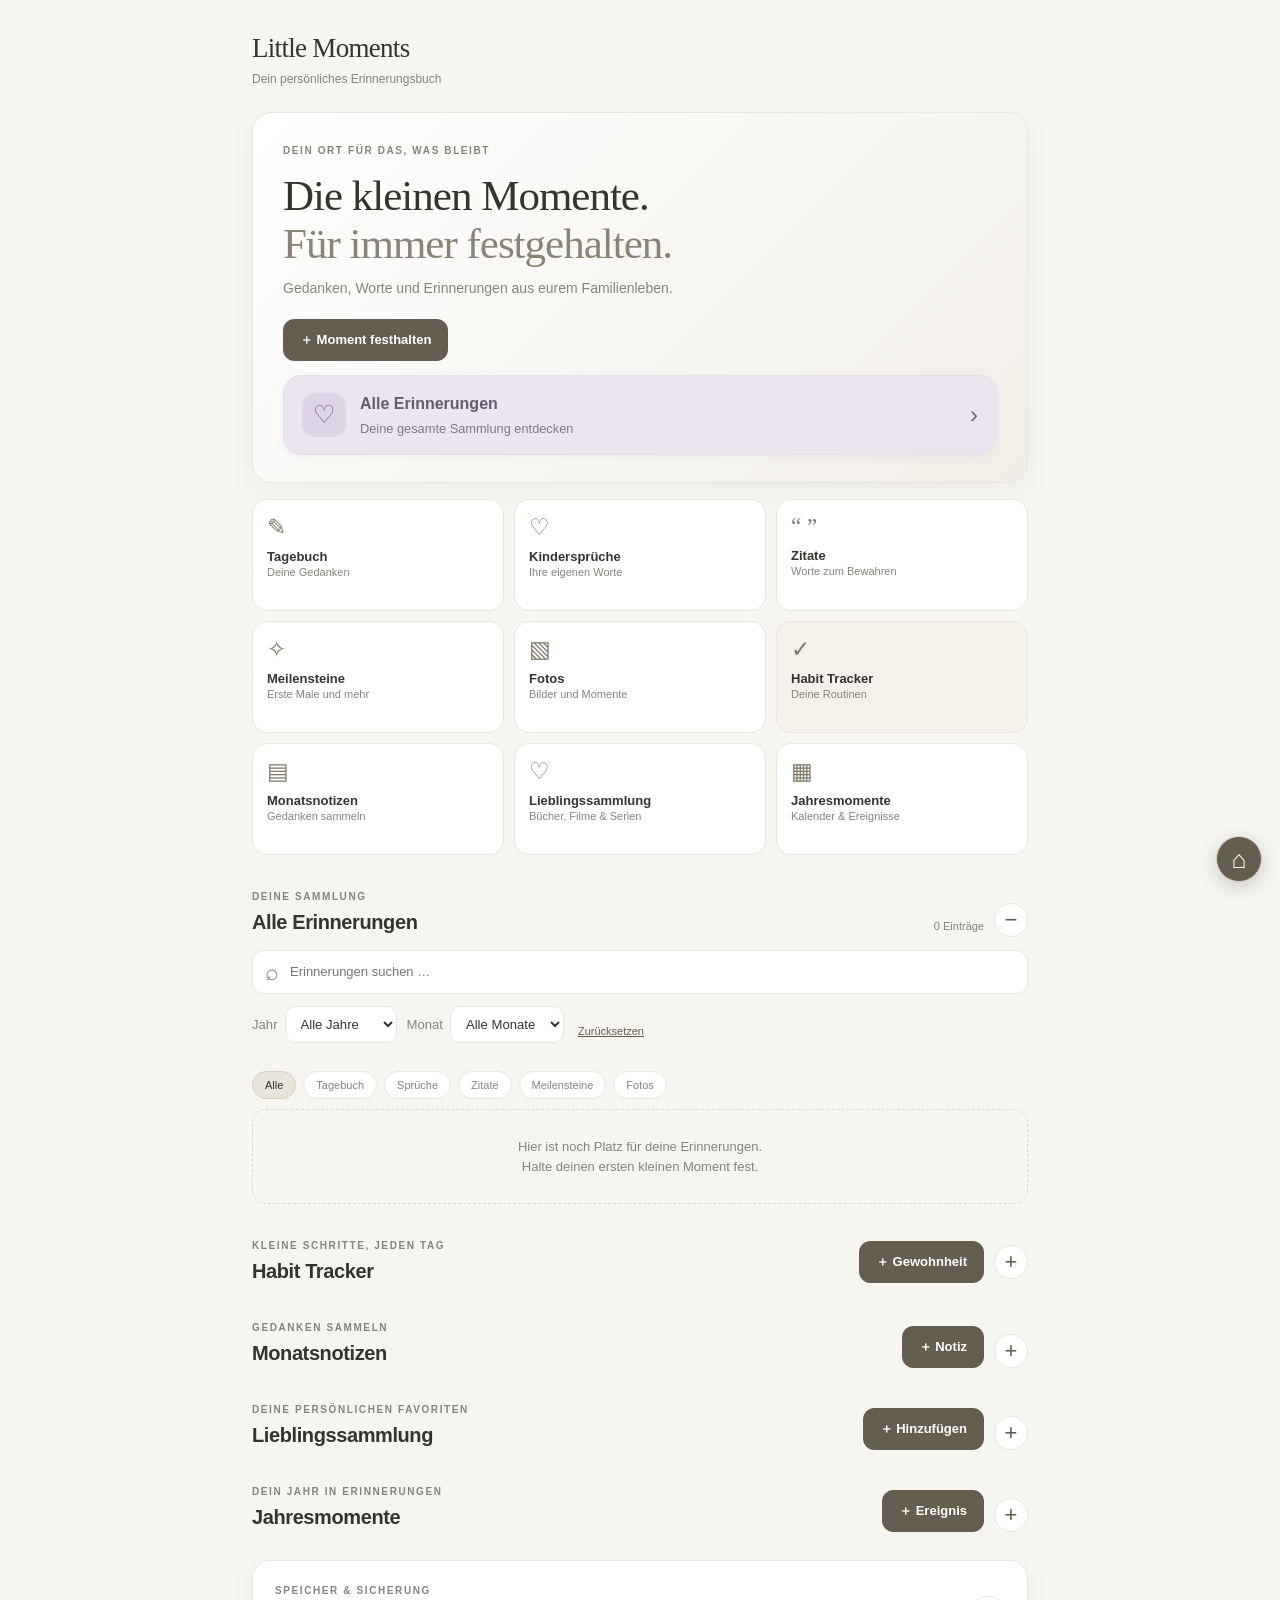
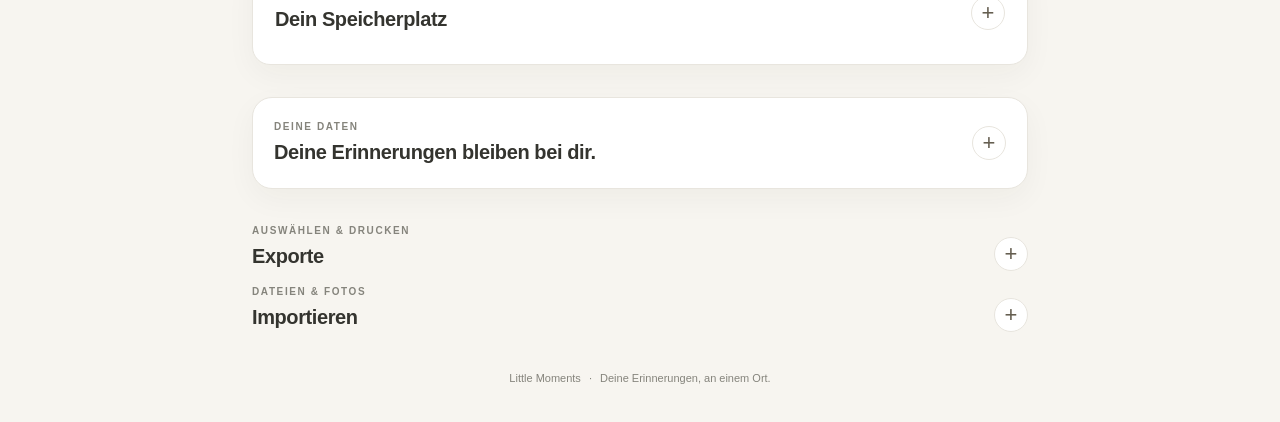
==== commit cde406f3: "Move import and export below backup" ====
--- a/index.html
+++ b/index.html
@@ -39,8 +39,6 @@
         <button class="category" data-action="monthly"><span class="cat-icon">▤</span><b>Monatsnotizen</b><small>Gedanken sammeln</small></button>
         <button class="category" data-action="favorites"><span class="cat-icon">♡</span><b>Lieblingssammlung</b><small>Bücher, Filme & Serien</small></button>
         <button class="category" data-action="year"><span class="cat-icon">▦</span><b>Jahresmomente</b><small>Kalender & Ereignisse</small></button>
-        <button class="category" data-action="export"><span class="cat-icon">⇩</span><b>Exporte</b><small>Drucken & PDF</small></button>
-        <button class="category" data-action="import"><span class="cat-icon">⇧</span><b>Importieren</b><small>Text erkennen & übernehmen</small></button>
       </section>
 
       <section class="memory-section" id="memorySection">
@@ -119,6 +117,27 @@
         <div class="section-heading"><div><div class="eyebrow">DEIN JAHR IN ERINNERUNGEN</div><h2>Jahresmomente</h2></div><button class="primary" id="addEventBtn">＋ Ereignis</button></div>
         <div class="monthly-panel panel"><div class="calendar-head"><button class="secondary small-btn" id="yearPrev">‹</button><h3 id="yearTitle"></h3><button class="secondary small-btn" id="yearNext">›</button></div><div class="date-jump"><label>Jahr <select id="yearDirectSelect"></select></label><label>Monat <select id="yearMonthDirectSelect"></select></label></div><div id="yearCalendar" class="year-calendar"></div><div class="year-selection" id="yearSelection"></div><h3 class="year-events-title">Alle Ereignisse im Jahr</h3><div id="yearEvents" class="year-events"></div></div>
         <p class="privacy-note">Ereignisse können einen einzelnen Tag oder einen längeren Zeitraum umfassen. Vergangene Jahre bleiben erhalten.</p>
+      </section>
+
+      <section class="storage-panel panel" id="storagePanel" aria-label="Speicherübersicht">
+        <div class="eyebrow">SPEICHER & SICHERUNG</div>
+        <h2>Dein Speicherplatz</h2>
+        <p id="storageUsage" class="storage-usage">Speicherbelegung wird geprüft …</p>
+        <div class="storage-meter"><div id="storageMeterFill"></div></div>
+        <p id="lastBackupLabel" class="privacy-note">Noch kein Backup auf diesem Gerät vermerkt.</p>
+      </section>
+
+      <section class="backup-panel panel" id="backupPanel">
+        <div class="backup-copy">
+          <div class="eyebrow">DEINE DATEN</div>
+          <h2>Deine Erinnerungen bleiben bei dir.</h2>
+          <p>Die Einträge werden auf diesem Gerät gespeichert. Erstelle regelmäßig eine Backup-Datei und bewahre sie sicher auf.</p>
+        </div>
+        <div class="backup-actions">
+          <button id="exportBtn" class="secondary">↓ Backup erstellen</button>
+          <label class="secondary import-label">↑ Backup wiederherstellen<input id="importInput" type="file" accept="application/json,.json" hidden></label>
+        </div>
+        <p class="privacy-note">Beim Import werden nur Einträge mit bisher unbekannter ID ergänzt. Vorhandene Einträge bleiben unverändert. Privat auf diesem Gerät · Keine Cloud-Synchronisierung.</p>
       </section>
 
       <section class="export-section" id="exportSection">
@@ -178,26 +197,6 @@
         </div>
       </section>
 
-      <section class="storage-panel panel" id="storagePanel" aria-label="Speicherübersicht">
-        <div class="eyebrow">SPEICHER & SICHERUNG</div>
-        <h2>Dein Speicherplatz</h2>
-        <p id="storageUsage" class="storage-usage">Speicherbelegung wird geprüft …</p>
-        <div class="storage-meter"><div id="storageMeterFill"></div></div>
-        <p id="lastBackupLabel" class="privacy-note">Noch kein Backup auf diesem Gerät vermerkt.</p>
-      </section>
-
-      <section class="backup-panel panel" id="backupPanel">
-        <div class="backup-copy">
-          <div class="eyebrow">DEINE DATEN</div>
-          <h2>Deine Erinnerungen bleiben bei dir.</h2>
-          <p>Die Einträge werden auf diesem Gerät gespeichert. Erstelle regelmäßig eine Backup-Datei und bewahre sie sicher auf.</p>
-        </div>
-        <div class="backup-actions">
-          <button id="exportBtn" class="secondary">↓ Backup erstellen</button>
-          <label class="secondary import-label">↑ Backup wiederherstellen<input id="importInput" type="file" accept="application/json,.json" hidden></label>
-        </div>
-        <p class="privacy-note">Beim Import werden nur Einträge mit bisher unbekannter ID ergänzt. Vorhandene Einträge bleiben unverändert. Privat auf diesem Gerät · Keine Cloud-Synchronisierung.</p>
-      </section>
     </main>
     <footer>Little Moments <span>·</span> Deine Erinnerungen, an einem Ort.</footer>
   </div>
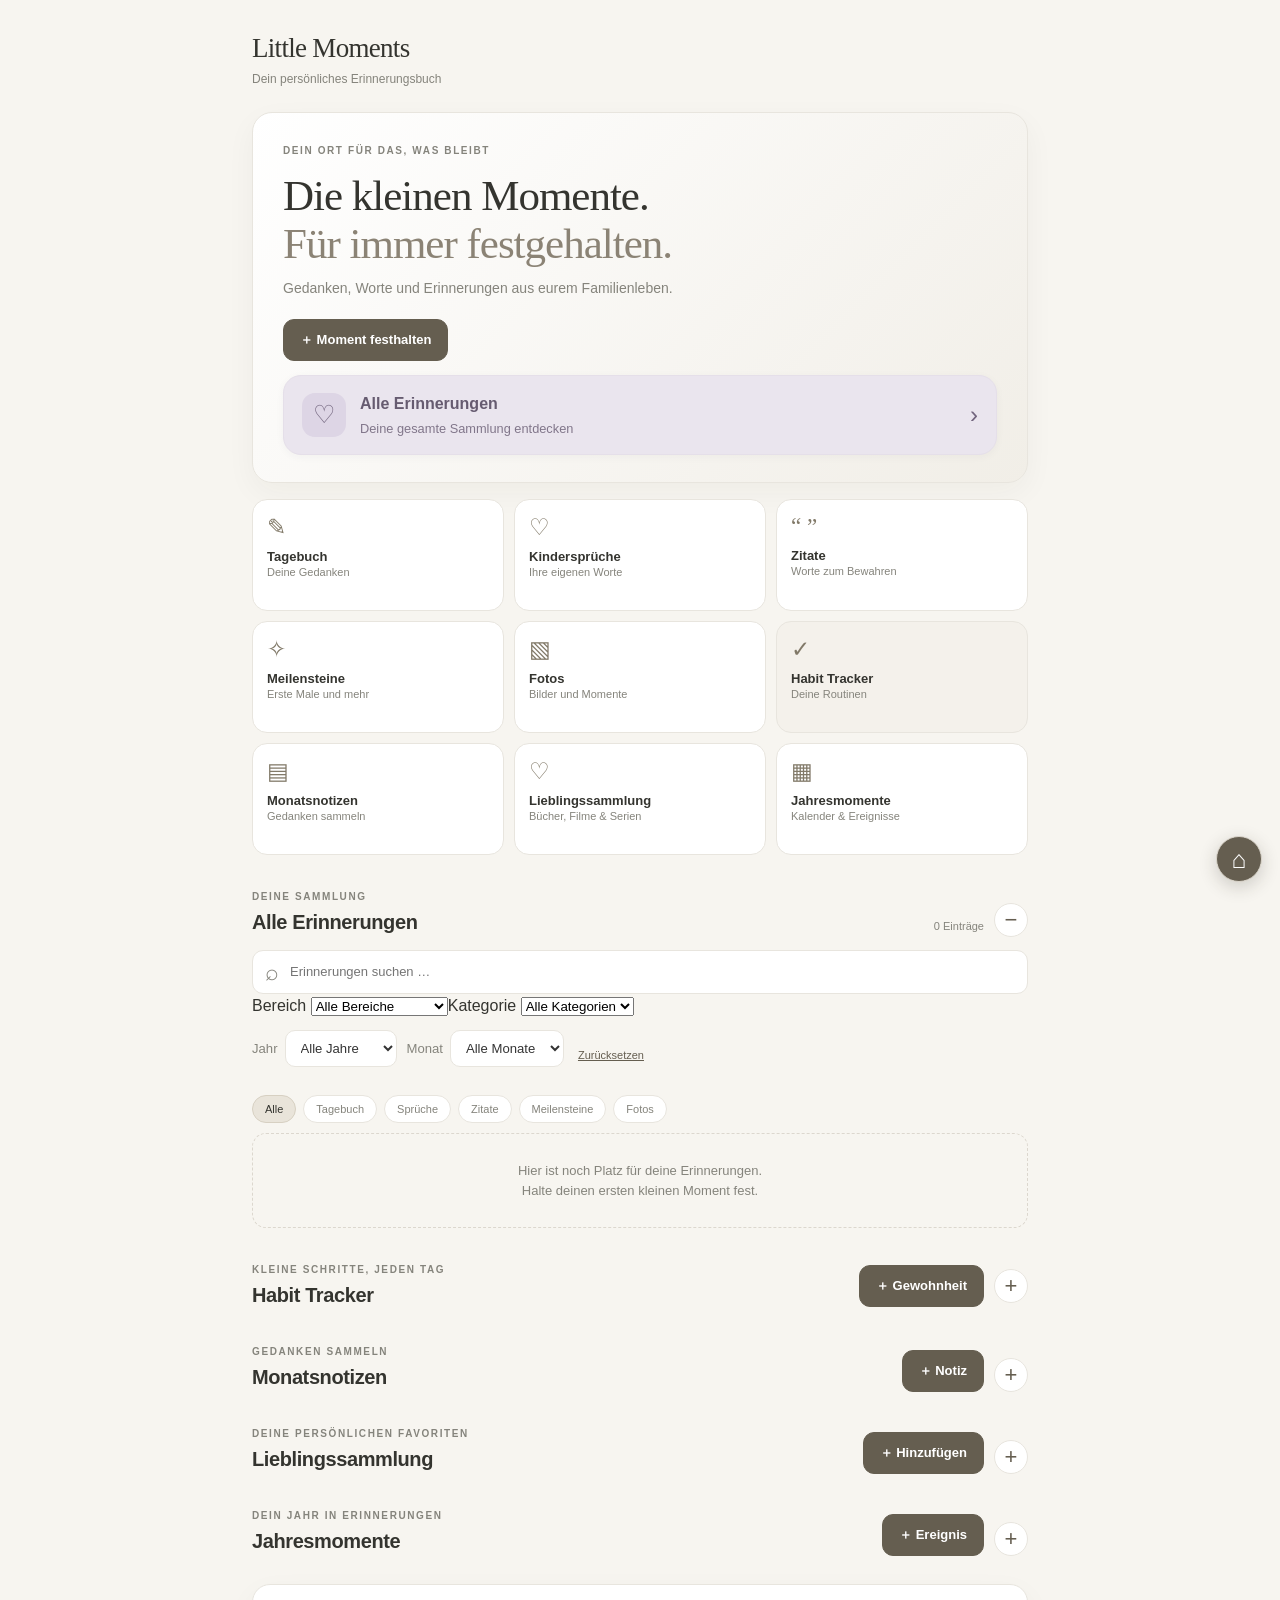
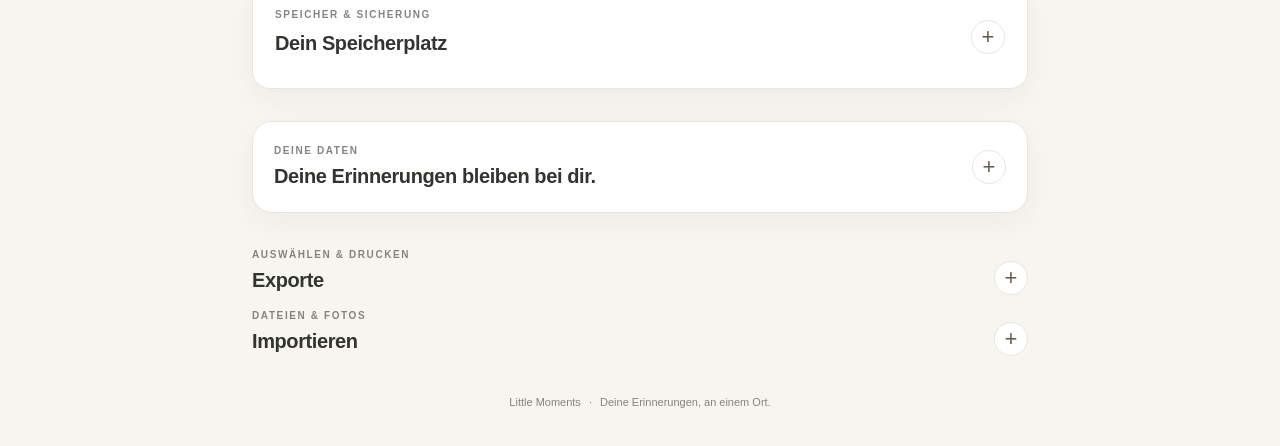
==== commit 17588357: "Add complete quick-add menu and search filters" ====
--- a/index.html
+++ b/index.html
@@ -47,6 +47,7 @@
           <span class="count" id="entryCount">0 Einträge</span>
         </div>
         <label class="search-wrap"><span>⌕</span><input id="search" type="search" placeholder="Erinnerungen suchen …" autocomplete="off"></label>
+        <div class="search-filter-row"><label>Bereich <select id="searchAreaFilter"><option value="Alle">Alle Bereiche</option><option value="Erinnerungen">Erinnerungen</option><option value="Monatsnotizen">Monatsnotizen</option><option value="Jahresmomente">Jahresmomente</option><option value="Lieblingssammlung">Lieblingssammlung</option><option value="Habit Tracker">Habit Tracker</option></select></label><label>Kategorie <select id="searchCategoryFilter"><option value="Alle">Alle Kategorien</option><option>Tagebuch</option><option>Kindersprüche</option><option>Zitate</option><option>Meilensteine</option><option>Fotos</option></select></label></div>
         <div class="date-filter-row"><label>Jahr <select id="memoryYearFilter"><option value="Alle">Alle Jahre</option></select></label><label>Monat <select id="memoryMonthFilter"><option value="Alle">Alle Monate</option><option value="01">Januar</option><option value="02">Februar</option><option value="03">März</option><option value="04">April</option><option value="05">Mai</option><option value="06">Juni</option><option value="07">Juli</option><option value="08">August</option><option value="09">September</option><option value="10">Oktober</option><option value="11">November</option><option value="12">Dezember</option></select></label><button class="text-button" id="clearMemoryDateFilter" type="button">Zurücksetzen</button></div>
         <div class="filter-row" id="filters">
           <button class="filter active" data-filter="Alle">Alle</button>
@@ -205,6 +206,7 @@
   <dialog id="favoriteEditor"><form id="favoriteForm" method="dialog"><div class="dialog-head"><div><div class="eyebrow">DEINE SAMMLUNG</div><h2 id="favoriteDialogTitle">Favorit hinzufügen</h2></div><button type="button" class="close" id="closeFavorite">×</button></div><input type="hidden" id="favoriteId"><label>Kategorie<select id="favoriteType"><option>Buch</option><option>Film</option><option>Serie</option><option>Sonstiges</option></select></label><label>Titel<input id="favoriteTitle" maxlength="120" required></label><label>Autor / Regie / Interpret <span class="optional">(optional)</span><input id="favoriteCreator" maxlength="100"></label><label>Jahr <span class="optional">(optional)</span><input id="favoriteYear" type="number" min="1800" max="2200"></label><label>Bewertung<select id="favoriteRating"><option value="">Keine Bewertung</option><option value="5">★★★★★</option><option value="4">★★★★☆</option><option value="3">★★★☆☆</option><option value="2">★★☆☆☆</option><option value="1">★☆☆☆☆</option></select></label><label>Status<select id="favoriteStatus"><option>Favorit</option><option>Noch lesen/sehen</option><option>Gerade dabei</option><option>Abgeschlossen</option></select></label><label>Notiz <span class="optional">(optional)</span><textarea id="favoriteNote" rows="4" maxlength="2000"></textarea></label><div class="form-actions"><button type="button" class="secondary" id="cancelFavorite">Abbrechen</button><button type="submit" class="primary">Speichern</button></div></form></dialog>
   <dialog id="eventEditor"><form id="eventForm" method="dialog"><div class="dialog-head"><div><div class="eyebrow">JAHRESMOMENT</div><h2 id="eventDialogTitle">Ereignis hinzufügen</h2></div><button type="button" class="close" id="closeEvent">×</button></div><input type="hidden" id="eventId"><label>Titel<input id="eventTitle" maxlength="120" placeholder="Zum Beispiel Sommerurlaub" required></label><label>Kategorie<select id="eventCategory"><option>Urlaub</option><option>Familie</option><option>Geburtstag</option><option>Reise</option><option>Besonderer Moment</option><option>Sonstiges</option></select></label><label>Von <input id="eventStart" type="date" required></label><label>Bis <input id="eventEnd" type="date" required></label><label>Mit wem? <span class="optional">(optional)</span><input id="eventPeople" maxlength="120"></label><label>Beschreibung / Erinnerung <textarea id="eventDescription" rows="5" maxlength="4000"></textarea></label><div class="form-actions"><button type="button" class="secondary" id="cancelEvent">Abbrechen</button><button type="submit" class="primary">Speichern</button></div></form></dialog>
 
+  <dialog id="quickAddMenu" class="quick-add-menu"><div class="quick-add-inner"><div class="dialog-head"><div><div class="eyebrow">NEUEN INHALT ERSTELLEN</div><h2>Was möchtest du festhalten?</h2></div><button type="button" class="close" id="closeQuickAdd" aria-label="Schließen">×</button></div><div class="quick-add-grid"><button type="button" data-quick-type="Tagebuch">Tagebuch</button><button type="button" data-quick-type="Kindersprüche">Kindersprüche</button><button type="button" data-quick-type="Zitate">Zitate</button><button type="button" data-quick-type="Meilensteine">Meilensteine</button><button type="button" data-quick-type="Fotos">Fotos</button><button type="button" data-quick-type="Monatsnotiz">Monatsnotiz</button><button type="button" data-quick-type="Jahresmoment">Jahresmoment</button></div></div></dialog>
   <dialog id="monthlyEditor">
     <form id="monthlyForm" method="dialog">
       <div class="dialog-head"><div><div class="eyebrow">MONATSNOTIZ</div><h2 id="monthlyDialogTitle">Notiz festhalten</h2></div><button type="button" class="close" id="closeMonthly">×</button></div>
